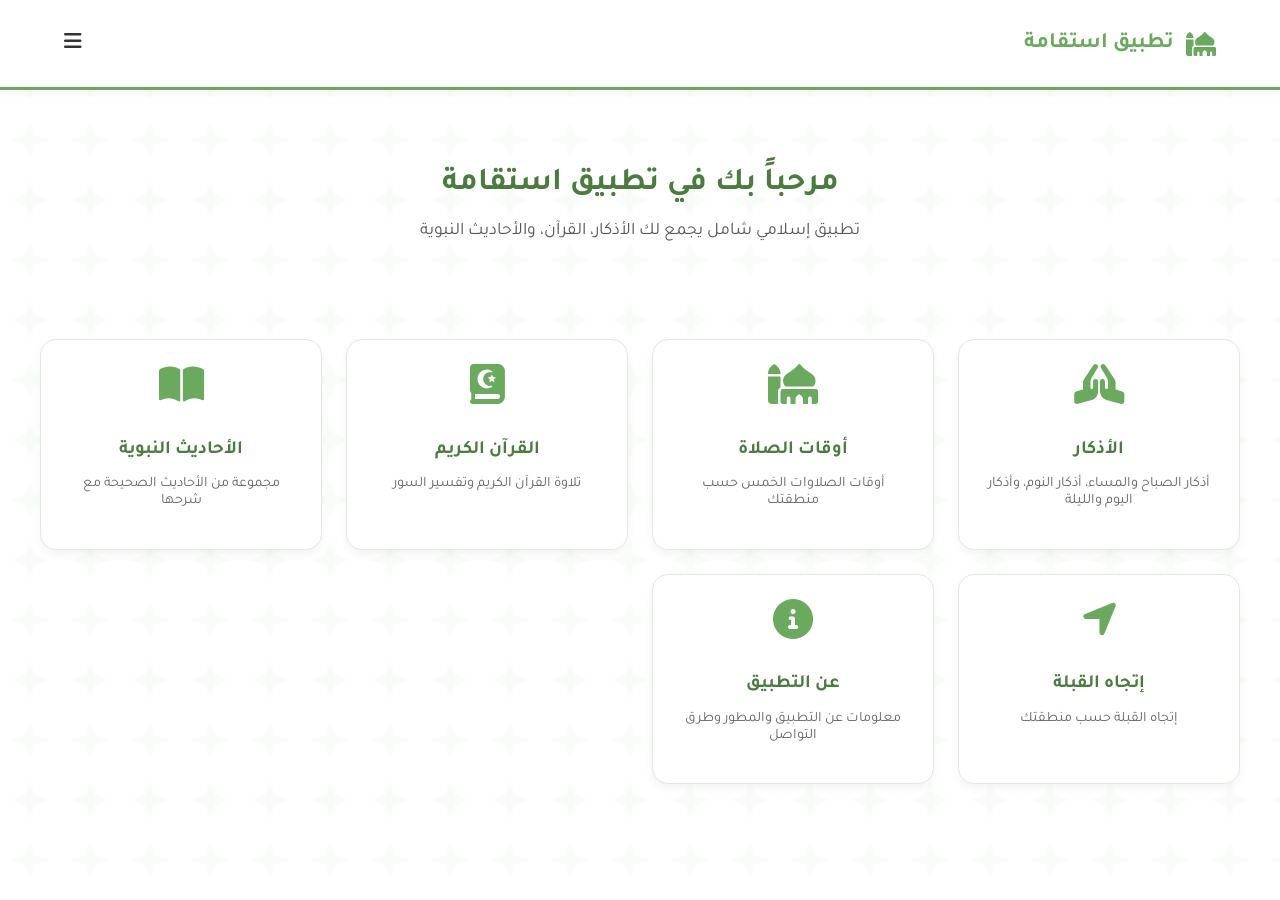
==== index.html @ 342876ba "first commit" ====
<!doctype html>
<html lang="ar" dir="rtl">
  <head>
    <meta charset="UTF-8" />
    <meta
      name="viewport"
      content="width=device-width, initial-scale=1.0, viewport-fit=cover"
    />
    <title>استقامة - تطبيق إسلامي شامل</title>

    <!-- رابط ملف Manifest التطبيق -->
    <link rel="manifest" href="manifest.json" />

    <!-- أيقونات التطبيق لأنظمة مختلفة -->
    <link rel="apple-touch-icon" href="icons/icon-192.png" />
    <meta name="apple-mobile-web-app-capable" content="yes" />
    <meta
      name="apple-mobile-web-app-status-bar-style"
      content="black-translucent"
    />
    <meta name="apple-mobile-web-app-title" content="استقامة" />

    <!-- ألوان التطبيق -->
    <meta name="theme-color" content="#6baa5e" />
    <meta name="msapplication-TileColor" content="#6baa5e" />

    <!-- Font Awesome -->
    <link
      rel="stylesheet"
      href="https://cdnjs.cloudflare.com/ajax/libs/font-awesome/6.0.0-beta3/css/all.min.css"
    />

    <style>
      @import url("https://fonts.googleapis.com/css2?family=Tajawal:wght@400;500;700&display=swap");

      :root {
        --primary-green: #6baa5e;
        --dark-green: #4a7c3f;
        --soft-bg: #f4f7f4;
        --white: #ffffff;
        --text-main: #333;
        --pattern-url: url("data:image/svg+xml,%3Csvg xmlns='http://www.w3.org/2000/svg' width='60' height='60' viewBox='0 0 60 60'%3E%3Cpath d='M30 0l5 15 15 5-15 5-5 15-5-15-15-5 15-5z' fill='%236baa5e' fill-opacity='0.03'/%3E%3C/svg%3E");
      }

      body {
        font-family: "Tajawal", sans-serif;
        background: linear-gradient(
          135deg,
          #f4f7f4 0%,
          #e8f3e6 50%,
          #f4f7f4 100%
        );
        background-image: var(--pattern-url);
        background-attachment: fixed;
        margin: 0;
        display: flex;
        flex-direction: column;
        min-height: 100vh;
        color: var(--text-main);
      }


      /* الهيدر */
      .main-header {
        background: var(--white);
        padding: 1rem 5%;
        display: flex;
        justify-content: space-between;
        align-items: center;
        box-shadow: 0 2px 10px rgba(0, 0, 0, 0.05);
        position: sticky;
        top: 0;
        z-index: 1000;
        border-bottom: 3px solid var(--primary-green);
      }

      .logo-area {
        display: flex;
        align-items: center;
        gap: 12px;
      }

      .logo-area h1 {
        font-size: 22px;
        color: var(--primary-green);
      }

      /* القائمة الجانبية */
      #overlay {
        position: fixed;
        inset: 0;
        background: rgba(0, 0, 0, 0.4);
        display: none;
        z-index: 2500;
      }

      #links-menu {
        position: fixed;
        top: 0;
        left: -100%;
        width: 280px;
        height: 100%;
        background: white;
        z-index: 3000;
        padding: 20px 15px;
        transition: 0.3s ease;
        box-shadow: -5px 0 20px rgba(0, 0, 0, 0.15);
      }

      .link-item {
        display: flex;
        align-items: center;
        gap: 12px;
        padding: 12px;
        border-bottom: 1px solid #eee;
        text-decoration: none;
        color: black;
        transition: 0.2s;
      }

      .link-item:hover {
        background: var(--light-green);
        padding-right: 18px;
      }

      .link-circle {
        width: 42px;
        height: 42px;
        border-radius: 50%;
        border: 2px solid var(--primary-green);
        display: flex;
        align-items: center;
        justify-content: center;
        color: var(--primary-green);
        background: white;
      }

      .link-item.active {
        background: var(--light-green);
        border-right: 4px solid var(--primary-green);
        color: var(--primary-green);
      }

      .fa-bars {
        font-size: 26px;
        cursor: pointer;
      }

      /* المحتوى الرئيسي */
      .hero {
        text-align: center;
        padding: 3rem 1rem;
      }

      .hero h2 {
        font-size: 2rem;
        color: var(--dark-green);
        margin-bottom: 1rem;
      }

      .hero p {
        color: #555;
        font-size: 1.1rem;
      }

      .features {
        display: grid;
        grid-template-columns: repeat(auto-fit, minmax(250px, 1fr));
        gap: 1.5rem;
        padding: 2rem;
        max-width: 1200px;
        margin: 0 auto;
      }

      .feature-card {
        background: white;
        padding: 1.5rem;
        border-radius: 1rem;
        text-align: center;
        box-shadow: 0 4px 10px rgba(0, 0, 0, 0.05);
        transition: transform 0.2s;
        cursor: pointer;
        border: 1px solid #e0ecdb;
      }

      .feature-card:hover {
        transform: translateY(-5px);
        border-color: var(--primary-green);
      }

      .feature-card i {
        font-size: 2.5rem;
        color: var(--primary-green);
        margin-bottom: 1rem;
      }

      .feature-card h3 {
        color: var(--dark-green);
        margin-bottom: 0.5rem;
      }

      .feature-card p {
        color: #666;
        font-size: 0.9rem;
      }

            /* هايلايت رابط الأذكار */
      #links-menu a[href="index.html"] {
        background: #f0f8f0;
        border-right: 4px solid var(--primary-green);
        color: var(--primary-green);
        font-weight: bold;
      }

      #links-menu a[href="index.html"] .link-circle {
        background: var(--primary-green);
        color: white;
      }


      @media (max-width: 768px) {
        .features {
          grid-template-columns: 1fr;
          padding: 1rem;
        }
        .hero h2 {
          font-size: 1.5rem;
        }
      }

      a, button, [role="button"], .clickable {
        -webkit-tap-highlight-color: transparent;
      }

      * {
        -webkit-tap-highlight-color: transparent;
        -webkit-user-select: none;
        user-select: none;
      }
    </style>
  </head>
  <body>
    <!-- خلفية القائمة -->
    <div id="overlay" onclick="closeMenu()"></div>

    <!-- القائمة الجانبية -->
    <div id="links-menu">
      <a href="index.html" class="link-item active" onclick="closeMenu()">
        <div class="link-circle"><i class="fa-solid fa-house"></i></div>
        الرئيسية
      </a>
      <a href="azkar.html" class="link-item" onclick="closeMenu()">
        <div class="link-circle"><i class="fa-solid fa-hands-praying"></i></div>
        الأذكار
      </a>
      <a href="quran.html" class="link-item" onclick="closeMenu()">
        <div class="link-circle"><i class="fa-solid fa-book"></i></div>
        القرآن
      </a>
      <a href="prayertime.html" class="link-item" onclick="closeMenu()">
        <div class="link-circle"><i class="fa-solid fa-mosque"></i></div>
        أوقات الصلاة
      </a>
      <a href="hadith.html" class="link-item active-link" onclick="closeMenu()">
        <div class="link-circle"><i class="fa-solid fa-book-open"></i></div>
        الأحاديث
      </a>
      <a href="qipla-direction.html" class="link-item" onclick="closeMenu()">
        <div class="link-circle">
          <i class="fa-solid fa-location-arrow"></i>
        </div>
        إتجاه القبلة
      </a>
      <a href="about.html" class="link-item">
        <div class="link-circle"><i class="fa-solid fa-circle-info"></i></div>
        حول التطبيق
      </a>
    </div>
    </div>

    <!-- الهيدر -->
    <header class="main-header">
      <div class="logo-area">
        <i
          class="fa-solid fa-mosque"
          style="color: var(--primary-green); font-size: 24px"
        ></i>
        <h1>تطبيق استقامة</h1>
      </div>
      <nav>
        <i
          class="fa-solid fa-bars"
          onclick="toggleMenu()"
          style="font-size: 20px; cursor: pointer"
        ></i>
      </nav>
    </header>

    <!-- المحتوى -->
    <div class="hero">
      <h2>مرحباً بك في تطبيق استقامة</h2>
      <p>تطبيق إسلامي شامل يجمع لك الأذكار، القرآن، والأحاديث النبوية</p>
    </div>

    <div class="features">
      <div class="feature-card" onclick="location.href = 'azkar.html'">
        <i class="fa-solid fa-hands-praying"></i>
        <h3>الأذكار</h3>
        <p>أذكار الصباح والمساء، أذكار النوم، وأذكار اليوم والليلة</p>
      </div>
      <div class="feature-card" onclick="location.href = 'prayertime.html'">
        <i class="fa-solid fa-mosque"></i>
        <h3>أوقات الصلاة</h3>
        <p>أوقات الصلاوات الخمس حسب منطقتك</p>
      </div>
      <div class="feature-card" onclick="location.href = 'quran.html'">
        <i class="fa-solid fa-book-quran"></i>
        <h3>القرآن الكريم</h3>
        <p>تلاوة القرآن الكريم وتفسير السور</p>
      </div>
      <div class="feature-card" onclick="location.href = 'hadith.html'">
        <i class="fa-solid fa-book-open"></i>
        <h3>الأحاديث النبوية</h3>
        <p>مجموعة من الأحاديث الصحيحة مع شرحها</p>
      </div>
      <div
        class="feature-card"
        onclick="location.href = 'qipla-direction.html'"
      >
        <i class="fa-solid fa-location-arrow"></i>
        <h3>إتجاه القبلة</h3>
        <p>إتجاه القبلة حسب منطقتك</p>
      </div>
      <div class="feature-card" onclick="location.href = 'about.html'">
        <i class="fa-solid fa-circle-info"></i>
        <h3>عن التطبيق</h3>
        <p>معلومات عن التطبيق والمطور وطرق التواصل</p>
      </div>
    </div>

    <script>
      function toggleMenu() {
        document.getElementById("links-menu").style.left = "0";
        document.getElementById("overlay").style.display = "block";
      }

      function closeMenu() {
        document.getElementById("links-menu").style.left = "-100%";
        document.getElementById("overlay").style.display = "none";
      }

      // تسجيل Service Worker
      if ("serviceWorker" in navigator) {
        navigator.serviceWorker
          .register("/sw.js")
          .then(() => console.log("Service Worker registered"))
          .catch((err) => console.log("Service Worker error:", err));
      }
    </script>
  </body>
</html>
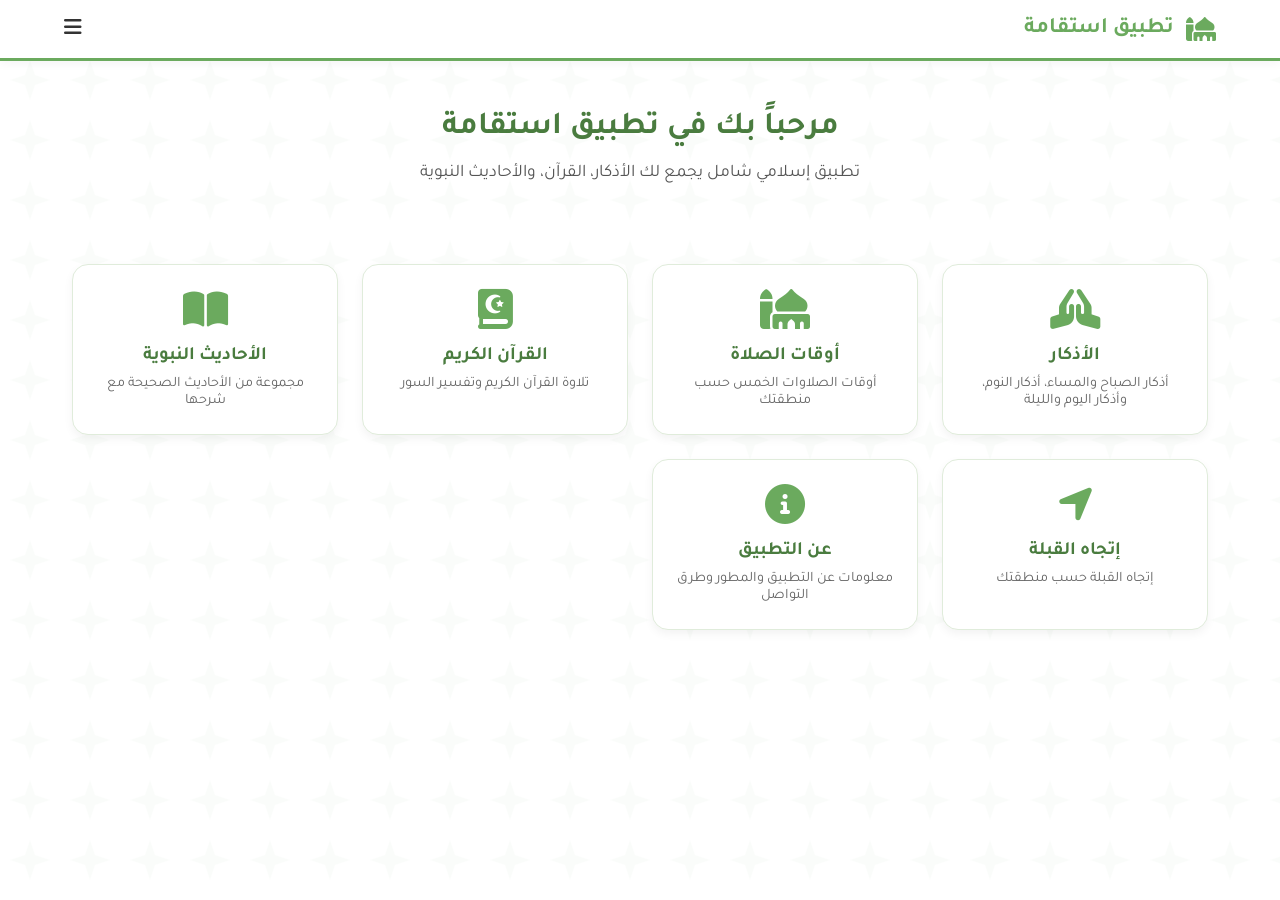
==== commit e33733d9: "first commit" ====
--- a/index.html
+++ b/index.html
@@ -40,6 +40,12 @@
         --white: #ffffff;
         --text-main: #333;
         --pattern-url: url("data:image/svg+xml,%3Csvg xmlns='http://www.w3.org/2000/svg' width='60' height='60' viewBox='0 0 60 60'%3E%3Cpath d='M30 0l5 15 15 5-15 5-5 15-5-15-15-5 15-5z' fill='%236baa5e' fill-opacity='0.03'/%3E%3C/svg%3E");
+      }
+
+      * {
+        box-sizing: border-box;
+        margin: 0;
+        padding: 0;
       }
 
       body {
@@ -52,15 +58,10 @@
         );
         background-image: var(--pattern-url);
         background-attachment: fixed;
-        margin: 0;
-        display: flex;
-        flex-direction: column;
         min-height: 100vh;
         color: var(--text-main);
       }
 
-
-      /* الهيدر */
       .main-header {
         background: var(--white);
         padding: 1rem 5%;
@@ -104,7 +105,8 @@
         z-index: 3000;
         padding: 20px 15px;
         transition: 0.3s ease;
-        box-shadow: -5px 0 20px rgba(0, 0, 0, 0.15);
+        box-shadow: 5px 0 20px rgba(0, 0, 0, 0.15);
+        border-radius: 0 28px 28px 0;
       }
 
       .link-item {
@@ -119,7 +121,7 @@
       }
 
       .link-item:hover {
-        background: var(--light-green);
+        background: #f0f7ef;
         padding-right: 18px;
       }
 
@@ -204,7 +206,7 @@
         font-size: 0.9rem;
       }
 
-            /* هايلايت رابط الأذكار */
+      /* هايلايت رابط الأذكار */
       #links-menu a[href="index.html"] {
         background: #f0f8f0;
         border-right: 4px solid var(--primary-green);
@@ -216,7 +218,6 @@
         background: var(--primary-green);
         color: white;
       }
-
 
       @media (max-width: 768px) {
         .features {
@@ -228,7 +229,10 @@
         }
       }
 
-      a, button, [role="button"], .clickable {
+      a,
+      button,
+      [role="button"],
+      .clickable {
         -webkit-tap-highlight-color: transparent;
       }
 
@@ -275,7 +279,6 @@
         <div class="link-circle"><i class="fa-solid fa-circle-info"></i></div>
         حول التطبيق
       </a>
-    </div>
     </div>
 
     <!-- الهيدر -->
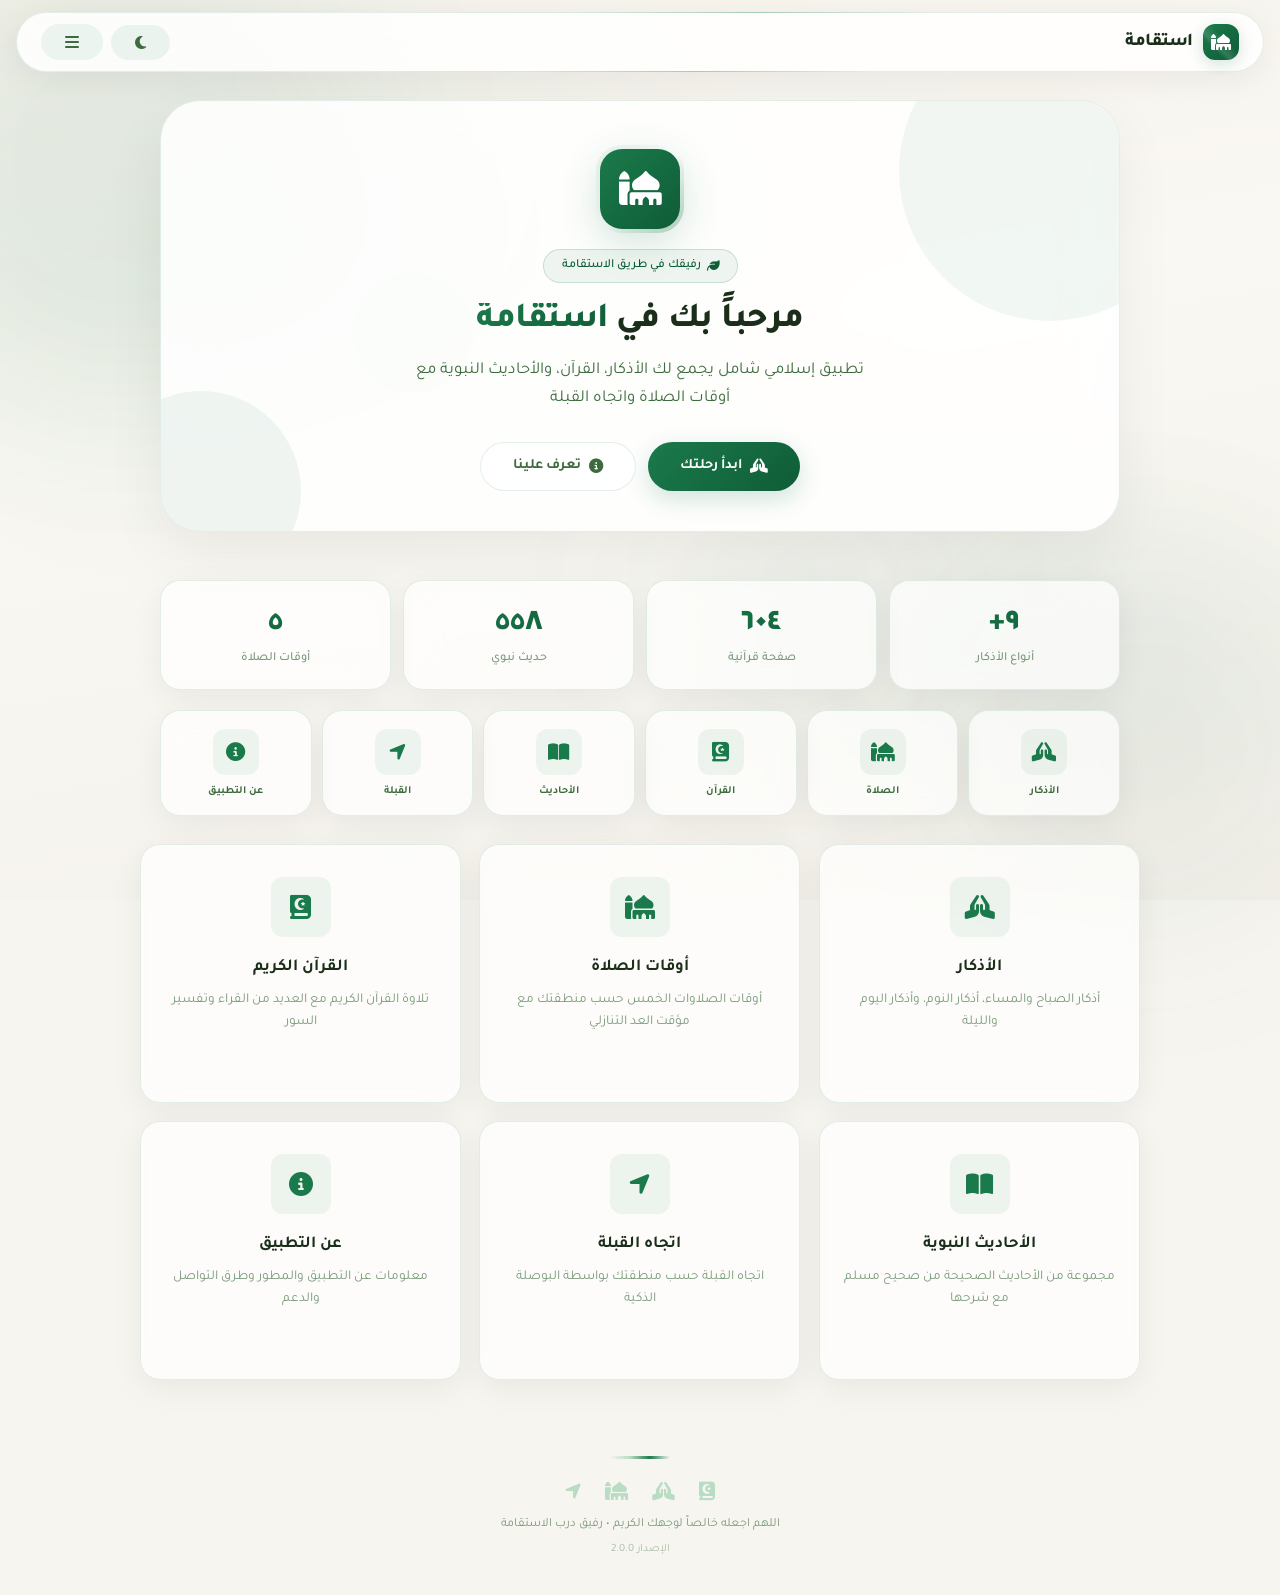
==== commit c089c66a: "v2.0.0" ====
--- a/index.html
+++ b/index.html
@@ -21,235 +21,551 @@
     <meta name="apple-mobile-web-app-title" content="استقامة" />
 
     <!-- ألوان التطبيق -->
-    <meta name="theme-color" content="#6baa5e" />
-    <meta name="msapplication-TileColor" content="#6baa5e" />
+    <meta name="theme-color" content="#1B7A4B" />
+    <meta name="msapplication-TileColor" content="#1B7A4B" />
 
     <!-- Font Awesome -->
     <link
       rel="stylesheet"
-      href="https://cdnjs.cloudflare.com/ajax/libs/font-awesome/6.0.0-beta3/css/all.min.css"
+      href="https://cdnjs.cloudflare.com/ajax/libs/font-awesome/6.4.0/css/all.min.css"
     />
 
+    <!-- التصميم الموحد -->
+    <link rel="stylesheet" href="assets/css/styles.css" />
+
     <style>
-      @import url("https://fonts.googleapis.com/css2?family=Tajawal:wght@400;500;700&display=swap");
-
-      :root {
-        --primary-green: #6baa5e;
-        --dark-green: #4a7c3f;
-        --soft-bg: #f4f7f4;
-        --white: #ffffff;
-        --text-main: #333;
-        --pattern-url: url("data:image/svg+xml,%3Csvg xmlns='http://www.w3.org/2000/svg' width='60' height='60' viewBox='0 0 60 60'%3E%3Cpath d='M30 0l5 15 15 5-15 5-5 15-5-15-15-5 15-5z' fill='%236baa5e' fill-opacity='0.03'/%3E%3C/svg%3E");
-      }
-
-      * {
-        box-sizing: border-box;
-        margin: 0;
-        padding: 0;
-      }
-
-      body {
-        font-family: "Tajawal", sans-serif;
-        background: linear-gradient(
-          135deg,
-          #f4f7f4 0%,
-          #e8f3e6 50%,
-          #f4f7f4 100%
-        );
-        background-image: var(--pattern-url);
-        background-attachment: fixed;
-        min-height: 100vh;
-        color: var(--text-main);
-      }
-
-      .main-header {
-        background: var(--white);
-        padding: 1rem 5%;
-        display: flex;
-        justify-content: space-between;
-        align-items: center;
-        box-shadow: 0 2px 10px rgba(0, 0, 0, 0.05);
-        position: sticky;
-        top: 0;
-        z-index: 1000;
-        border-bottom: 3px solid var(--primary-green);
-      }
-
-      .logo-area {
-        display: flex;
-        align-items: center;
-        gap: 12px;
-      }
-
-      .logo-area h1 {
-        font-size: 22px;
-        color: var(--primary-green);
-      }
-
-      /* القائمة الجانبية */
-      #overlay {
-        position: fixed;
+      /* ===== الصفحة الرئيسية - التصميم المتطور ===== */
+
+      /* --- Hero Section --- */
+      .hero {
+        position: relative;
+        text-align: center;
+        padding: 40px 20px 20px;
+        max-width: 1000px;
+        margin: 0 auto;
+      }
+
+      .hero-card {
+        position: relative;
+        padding: 48px 32px 40px;
+        background: var(--glass-bg-strong);
+        backdrop-filter: blur(24px) saturate(1.6);
+        -webkit-backdrop-filter: blur(24px) saturate(1.6);
+        border-radius: var(--radius-xl);
+        border: 1px solid var(--glass-border);
+        box-shadow: 0 20px 60px rgba(0, 0, 0, 0.06);
+        overflow: hidden;
+      }
+
+      .hero-card::before {
+        content: '';
+        position: absolute;
+        inset: -1px;
+        border-radius: var(--radius-xl);
+        padding: 1px;
+        background: linear-gradient(135deg, transparent 20%, var(--primary-lighter), var(--primary), transparent 60%);
+        -webkit-mask: linear-gradient(#fff 0 0) content-box, linear-gradient(#fff 0 0);
+        -webkit-mask-composite: xor;
+        mask-composite: exclude;
+        opacity: 0.5;
+        pointer-events: none;
+      }
+
+      .hero-card-bg {
+        position: absolute;
         inset: 0;
-        background: rgba(0, 0, 0, 0.4);
-        display: none;
-        z-index: 2500;
-      }
-
-      #links-menu {
-        position: fixed;
-        top: 0;
-        left: -100%;
-        width: 280px;
-        height: 100%;
-        background: white;
-        z-index: 3000;
-        padding: 20px 15px;
-        transition: 0.3s ease;
-        box-shadow: 5px 0 20px rgba(0, 0, 0, 0.15);
-        border-radius: 0 28px 28px 0;
-      }
-
-      .link-item {
-        display: flex;
-        align-items: center;
-        gap: 12px;
-        padding: 12px;
-        border-bottom: 1px solid #eee;
-        text-decoration: none;
-        color: black;
-        transition: 0.2s;
-      }
-
-      .link-item:hover {
-        background: #f0f7ef;
-        padding-right: 18px;
-      }
-
-      .link-circle {
-        width: 42px;
-        height: 42px;
+        overflow: hidden;
+        border-radius: var(--radius-xl);
+        pointer-events: none;
+      }
+
+      .hero-card-bg .shape {
+        position: absolute;
         border-radius: 50%;
-        border: 2px solid var(--primary-green);
+        opacity: 0.06;
+      }
+
+      .hero-card-bg .shape-1 {
+        width: 300px; height: 300px;
+        background: var(--primary);
+        top: -80px; right: -80px;
+        animation: shapeFloat1 12s ease-in-out infinite;
+      }
+
+      .hero-card-bg .shape-2 {
+        width: 200px; height: 200px;
+        background: var(--primary-dark);
+        bottom: -60px; left: -60px;
+        animation: shapeFloat2 15s ease-in-out infinite;
+      }
+
+      .hero-card-bg .shape-3 {
+        width: 120px; height: 120px;
+        background: var(--primary-light);
+        top: 40%; left: 20%;
+        animation: shapeFloat3 10s ease-in-out infinite;
+      }
+
+      @keyframes shapeFloat1 {
+        0%, 100% { transform: translate(0, 0) scale(1); }
+        50% { transform: translate(-20px, 20px) scale(1.1); }
+      }
+      @keyframes shapeFloat2 {
+        0%, 100% { transform: translate(0, 0) scale(1); }
+        50% { transform: translate(25px, -15px) scale(1.15); }
+      }
+      @keyframes shapeFloat3 {
+        0%, 100% { transform: translate(0, 0) scale(1); }
+        50% { transform: translate(-10px, -30px) scale(1.2); }
+      }
+
+      .hero-content {
+        position: relative;
+        z-index: 1;
+      }
+
+      .hero-icon-wrap {
+        width: 80px;
+        height: 80px;
+        margin: 0 auto 20px;
+        background: linear-gradient(135deg, var(--primary), var(--primary-dark));
+        border-radius: 22px;
         display: flex;
         align-items: center;
         justify-content: center;
-        color: var(--primary-green);
-        background: white;
-      }
-
-      .link-item.active {
-        background: var(--light-green);
-        border-right: 4px solid var(--primary-green);
-        color: var(--primary-green);
-      }
-
-      .fa-bars {
-        font-size: 26px;
+        color: white;
+        font-size: 34px;
+        box-shadow: 0 12px 40px var(--primary-glow);
+        animation: heroBounce 3s ease-in-out infinite;
+        position: relative;
+      }
+
+      .hero-icon-wrap::after {
+        content: '';
+        position: absolute;
+        inset: -4px;
+        border-radius: 26px;
+        background: linear-gradient(135deg, var(--primary-lighter), transparent, var(--primary));
+        z-index: -1;
+        opacity: 0.3;
+        animation: heroPulse 3s ease-in-out infinite;
+      }
+
+      @keyframes heroBounce {
+        0%, 100% { transform: translateY(0); }
+        50% { transform: translateY(-10px); }
+      }
+
+      @keyframes heroPulse {
+        0%, 100% { opacity: 0.3; transform: scale(1); }
+        50% { opacity: 0.6; transform: scale(1.05); }
+      }
+
+      .hero-badge {
+        display: inline-flex;
+        align-items: center;
+        gap: 6px;
+        padding: 6px 18px;
+        border-radius: var(--radius-full);
+        font-size: 0.78rem;
+        font-weight: 500;
+        color: var(--primary-dark);
+        background: var(--primary-soft);
+        border: 1px solid var(--border-medium);
+        margin-bottom: 16px;
+      }
+
+      .hero h2 {
+        font-size: 2.2rem;
+        font-weight: 800;
+        color: var(--text-primary);
+        margin-bottom: 12px;
+        letter-spacing: -0.5px;
+        line-height: 1.3;
+      }
+
+      .hero h2 .highlight {
+        background: linear-gradient(135deg, var(--primary), var(--primary-dark));
+        -webkit-background-clip: text;
+        background-clip: text;
+        color: transparent;
+      }
+
+      .hero p {
+        color: var(--text-secondary);
+        font-size: 1.05rem;
+        max-width: 480px;
+        margin: 0 auto;
+        line-height: 1.7;
+      }
+
+      .hero-actions {
+        display: flex;
+        justify-content: center;
+        gap: 12px;
+        margin-top: 28px;
+        flex-wrap: wrap;
+      }
+
+      .hero-btn {
+        padding: 12px 32px;
+        border-radius: var(--radius-full);
+        font-family: "Tajawal", sans-serif;
+        font-weight: 600;
+        font-size: 0.9rem;
         cursor: pointer;
-      }
-
-      /* المحتوى الرئيسي */
-      .hero {
+        transition: var(--transition);
+        text-decoration: none;
+        display: inline-flex;
+        align-items: center;
+        gap: 8px;
+      }
+
+      .hero-btn-primary {
+        background: linear-gradient(135deg, var(--primary), var(--primary-dark));
+        color: white;
+        border: none;
+        box-shadow: 0 8px 24px var(--primary-glow);
+      }
+
+      .hero-btn-primary:hover {
+        transform: translateY(-3px);
+        box-shadow: 0 12px 36px var(--primary-glow-strong);
+      }
+
+      .hero-btn-secondary {
+        background: var(--glass-bg);
+        backdrop-filter: blur(8px);
+        border: 1px solid var(--glass-border);
+        color: var(--text-secondary);
+      }
+
+      .hero-btn-secondary:hover {
+        background: var(--glass-bg-strong);
+        border-color: var(--primary);
+        color: var(--primary-dark);
+        transform: translateY(-3px);
+      }
+
+      /* --- Stats --- */
+      .stats-section {
+        max-width: 1000px;
+        margin: 28px auto 0;
+        padding: 0 20px;
+      }
+
+      .stats-grid {
+        display: grid;
+        grid-template-columns: repeat(4, 1fr);
+        gap: 12px;
+      }
+
+      .stat-card {
         text-align: center;
-        padding: 3rem 1rem;
-      }
-
-      .hero h2 {
+        padding: 24px 16px 20px;
+        background: var(--glass-bg);
+        backdrop-filter: blur(16px) saturate(1.4);
+        -webkit-backdrop-filter: blur(16px) saturate(1.4);
+        border-radius: var(--radius-md);
+        border: 1px solid var(--glass-border);
+        box-shadow: var(--glass-shadow);
+        transition: var(--transition);
+      }
+
+      .stat-card:hover {
+        transform: translateY(-4px);
+        box-shadow: var(--glass-shadow-hover);
+      }
+
+      .stat-number {
         font-size: 2rem;
-        color: var(--dark-green);
-        margin-bottom: 1rem;
-      }
-
-      .hero p {
-        color: #555;
-        font-size: 1.1rem;
-      }
-
+        font-weight: 800;
+        background: linear-gradient(135deg, var(--primary), var(--primary-dark));
+        -webkit-background-clip: text;
+        background-clip: text;
+        color: transparent;
+        line-height: 1.2;
+      }
+
+      .stat-label {
+        font-size: 0.78rem;
+        color: var(--text-muted);
+        margin-top: 6px;
+        font-weight: 500;
+      }
+
+      /* --- Quick Access --- */
+      .quick-access {
+        max-width: 1000px;
+        margin: 20px auto 0;
+        padding: 0 20px;
+        display: grid;
+        grid-template-columns: repeat(6, 1fr);
+        gap: 10px;
+      }
+
+      .quick-btn {
+        display: flex;
+        flex-direction: column;
+        align-items: center;
+        gap: 8px;
+        padding: 18px 8px 14px;
+        background: var(--glass-bg);
+        backdrop-filter: blur(12px) saturate(1.3);
+        -webkit-backdrop-filter: blur(12px) saturate(1.3);
+        border: 1px solid var(--glass-border);
+        border-radius: var(--radius-md);
+        cursor: pointer;
+        transition: var(--transition);
+        text-decoration: none;
+        color: var(--text-secondary);
+        box-shadow: var(--glass-shadow);
+        transform-style: preserve-3d;
+      }
+
+      .quick-btn:hover {
+        transform: translateY(-6px);
+        border-color: var(--primary);
+        box-shadow: 0 16px 40px rgba(27, 122, 75, 0.12);
+        color: var(--primary-dark);
+      }
+
+      .quick-btn:active {
+        transform: scale(0.95);
+      }
+
+      .quick-btn .qb-icon {
+        width: 46px;
+        height: 46px;
+        border-radius: var(--radius-sm);
+        display: flex;
+        align-items: center;
+        justify-content: center;
+        font-size: 1.2rem;
+        color: var(--primary);
+        background: var(--primary-soft);
+        transition: var(--transition);
+      }
+
+      .quick-btn:hover .qb-icon {
+        background: linear-gradient(135deg, var(--primary), var(--primary-dark));
+        color: white;
+        transform: scale(1.1);
+        box-shadow: 0 8px 24px var(--primary-glow);
+      }
+
+      .quick-btn span {
+        font-size: 0.68rem;
+        font-weight: 600;
+      }
+
+      /* --- Feature Cards --- */
       .features {
         display: grid;
-        grid-template-columns: repeat(auto-fit, minmax(250px, 1fr));
-        gap: 1.5rem;
-        padding: 2rem;
-        max-width: 1200px;
+        grid-template-columns: repeat(auto-fit, minmax(280px, 1fr));
+        gap: 18px;
+        padding: 28px 20px 0;
+        max-width: 1040px;
         margin: 0 auto;
       }
 
       .feature-card {
-        background: white;
-        padding: 1.5rem;
-        border-radius: 1rem;
+        position: relative;
+        padding: 32px 24px 28px;
+        background: var(--glass-bg);
+        backdrop-filter: blur(16px) saturate(1.3);
+        -webkit-backdrop-filter: blur(16px) saturate(1.3);
+        border-radius: var(--radius-md);
+        border: 1px solid var(--glass-border);
         text-align: center;
-        box-shadow: 0 4px 10px rgba(0, 0, 0, 0.05);
-        transition: transform 0.2s;
         cursor: pointer;
-        border: 1px solid #e0ecdb;
+        transition: var(--transition);
+        box-shadow: var(--glass-shadow);
+        transform-style: preserve-3d;
+        overflow: hidden;
+      }
+
+      .feature-card::before {
+        content: '';
+        position: absolute;
+        top: 0;
+        left: 0;
+        right: 0;
+        height: 3px;
+        background: linear-gradient(90deg, transparent, var(--primary), var(--primary-light), var(--primary), transparent);
+        opacity: 0;
+        transition: opacity 0.4s ease;
+      }
+
+      .feature-card:hover::before {
+        opacity: 1;
       }
 
       .feature-card:hover {
-        transform: translateY(-5px);
-        border-color: var(--primary-green);
+        transform: translateY(-6px);
+        border-color: var(--border-medium);
+        box-shadow: 0 20px 48px rgba(27, 122, 75, 0.1);
+      }
+
+      .feature-card .icon-wrap {
+        width: 60px;
+        height: 60px;
+        margin: 0 auto 18px;
+        border-radius: var(--radius-sm);
+        display: flex;
+        align-items: center;
+        justify-content: center;
+        background: var(--primary-soft);
+        transition: var(--transition);
+      }
+
+      .feature-card:hover .icon-wrap {
+        background: linear-gradient(135deg, var(--primary), var(--primary-dark));
+        transform: scale(1.1) translateZ(20px);
+        box-shadow: 0 8px 24px var(--primary-glow);
       }
 
       .feature-card i {
-        font-size: 2.5rem;
-        color: var(--primary-green);
-        margin-bottom: 1rem;
+        font-size: 24px;
+        color: var(--primary);
+        transition: var(--transition);
+      }
+
+      .feature-card:hover i {
+        color: white;
       }
 
       .feature-card h3 {
-        color: var(--dark-green);
-        margin-bottom: 0.5rem;
+        color: var(--text-primary);
+        margin-bottom: 8px;
+        font-size: 1.05rem;
+        font-weight: 700;
       }
 
       .feature-card p {
-        color: #666;
-        font-size: 0.9rem;
-      }
-
-      /* هايلايت رابط الأذكار */
+        color: var(--text-muted);
+        font-size: 0.85rem;
+        line-height: 1.6;
+      }
+
+      .feature-card .card-link {
+        display: inline-flex;
+        align-items: center;
+        gap: 6px;
+        margin-top: 16px;
+        font-size: 0.78rem;
+        color: var(--primary);
+        font-weight: 600;
+        opacity: 0;
+        transform: translateX(-10px);
+        transition: var(--transition);
+      }
+
+      .feature-card:hover .card-link {
+        opacity: 1;
+        transform: translateX(0);
+      }
+
+      /* --- Footer --- */
+      .home-footer {
+        max-width: 1000px;
+        margin: 48px auto 0;
+        padding: 28px 20px 36px;
+        text-align: center;
+      }
+
+      .home-footer .divider {
+        width: 60px;
+        height: 3px;
+        margin: 0 auto 24px;
+        background: linear-gradient(90deg, transparent, var(--primary-lighter), var(--primary), transparent);
+        border-radius: 10px;
+      }
+
+      .home-footer p {
+        color: var(--text-muted);
+        font-size: 0.78rem;
+      }
+
+      .home-footer .footer-icons {
+        display: flex;
+        justify-content: center;
+        gap: 24px;
+        margin-bottom: 14px;
+      }
+
+      .home-footer .footer-icons i {
+        font-size: 1.15rem;
+        color: var(--primary-lighter);
+        transition: var(--transition);
+        cursor: default;
+      }
+
+      .home-footer .footer-icons i:hover {
+        color: var(--primary);
+        transform: translateY(-2px);
+      }
+
+      /* --- Active Link --- */
       #links-menu a[href="index.html"] {
-        background: #f0f8f0;
-        border-right: 4px solid var(--primary-green);
-        color: var(--primary-green);
-        font-weight: bold;
-      }
-
+        background: var(--primary-soft);
+        border-right: 3px solid var(--primary);
+        color: var(--primary-dark);
+        font-weight: 700;
+      }
       #links-menu a[href="index.html"] .link-circle {
-        background: var(--primary-green);
+        background: var(--primary);
         color: white;
-      }
-
+        border-color: var(--primary);
+      }
+
+      /* --- Responsive --- */
       @media (max-width: 768px) {
-        .features {
-          grid-template-columns: 1fr;
-          padding: 1rem;
-        }
-        .hero h2 {
-          font-size: 1.5rem;
-        }
-      }
-
-      a,
-      button,
-      [role="button"],
-      .clickable {
-        -webkit-tap-highlight-color: transparent;
-      }
-
-      * {
-        -webkit-tap-highlight-color: transparent;
-        -webkit-user-select: none;
-        user-select: none;
+        .hero { padding: 24px 12px 12px; }
+        .hero-card { padding: 36px 20px 32px; border-radius: var(--radius-lg); }
+        .hero h2 { font-size: 1.6rem; }
+        .hero p { font-size: 0.92rem; }
+        .hero-icon-wrap { width: 64px; height: 64px; font-size: 26px; border-radius: 18px; }
+        .hero-btn { padding: 10px 24px; font-size: 0.82rem; }
+        .stats-grid { grid-template-columns: repeat(2, 1fr); gap: 10px; }
+        .stat-card { padding: 18px 12px 16px; }
+        .stat-number { font-size: 1.6rem; }
+        .quick-access { grid-template-columns: repeat(3, 1fr); gap: 8px; }
+        .quick-btn { padding: 14px 6px 12px; }
+        .quick-btn .qb-icon { width: 40px; height: 40px; font-size: 1rem; }
+        .features { grid-template-columns: 1fr; padding: 20px 14px 0; gap: 14px; }
+        .feature-card { padding: 24px 18px 22px; }
+      }
+
+      @media (max-width: 480px) {
+        .hero-card { padding: 28px 16px 24px; }
+        .hero h2 { font-size: 1.4rem; }
+        .quick-access { grid-template-columns: repeat(3, 1fr); }
+        .quick-btn .qb-icon { width: 34px; height: 34px; font-size: 0.9rem; }
+        .quick-btn span { font-size: 0.6rem; }
+        .stat-number { font-size: 1.4rem; }
       }
     </style>
   </head>
   <body>
+    <!-- Floating Orbs (background decoration) -->
+    <div class="orb orb-1"></div>
+    <div class="orb orb-2"></div>
+    <div class="orb orb-3"></div>
+
     <!-- خلفية القائمة -->
     <div id="overlay" onclick="closeMenu()"></div>
 
     <!-- القائمة الجانبية -->
     <div id="links-menu">
-      <a href="index.html" class="link-item active" onclick="closeMenu()">
+      <div class="menu-header-area">
+        <div class="menu-logo"><i class="fa-solid fa-mosque"></i></div>
+        <span class="menu-title">استقامة</span>
+        <button class="menu-close-btn" onclick="closeMenu()">
+          <i class="fa-solid fa-xmark"></i>
+        </button>
+      </div>
+      <a href="index.html" class="link-item" onclick="closeMenu()">
         <div class="link-circle"><i class="fa-solid fa-house"></i></div>
         الرئيسية
       </a>
@@ -258,24 +574,22 @@
         الأذكار
       </a>
       <a href="quran.html" class="link-item" onclick="closeMenu()">
-        <div class="link-circle"><i class="fa-solid fa-book"></i></div>
+        <div class="link-circle"><i class="fa-solid fa-book-quran"></i></div>
         القرآن
       </a>
       <a href="prayertime.html" class="link-item" onclick="closeMenu()">
         <div class="link-circle"><i class="fa-solid fa-mosque"></i></div>
         أوقات الصلاة
       </a>
-      <a href="hadith.html" class="link-item active-link" onclick="closeMenu()">
+      <a href="hadith.html" class="link-item" onclick="closeMenu()">
         <div class="link-circle"><i class="fa-solid fa-book-open"></i></div>
         الأحاديث
       </a>
       <a href="qipla-direction.html" class="link-item" onclick="closeMenu()">
-        <div class="link-circle">
-          <i class="fa-solid fa-location-arrow"></i>
-        </div>
-        إتجاه القبلة
-      </a>
-      <a href="about.html" class="link-item">
+        <div class="link-circle"><i class="fa-solid fa-location-arrow"></i></div>
+        اتجاه القبلة
+      </a>
+      <a href="about.html" class="link-item" onclick="closeMenu()">
         <div class="link-circle"><i class="fa-solid fa-circle-info"></i></div>
         حول التطبيق
       </a>
@@ -284,80 +598,233 @@
     <!-- الهيدر -->
     <header class="main-header">
       <div class="logo-area">
-        <i
-          class="fa-solid fa-mosque"
-          style="color: var(--primary-green); font-size: 24px"
-        ></i>
-        <h1>تطبيق استقامة</h1>
-      </div>
-      <nav>
-        <i
-          class="fa-solid fa-bars"
-          onclick="toggleMenu()"
-          style="font-size: 20px; cursor: pointer"
-        ></i>
-      </nav>
+        <div class="logo-icon-wrapper">
+          <i class="fa-solid fa-mosque"></i>
+        </div>
+        <h1>استقامة</h1>
+      </div>
+      <div class="header-actions">
+        <button class="theme-toggle" id="themeToggle" onclick="toggleTheme()" title="الوضع الليلي / النهاري">
+          <i class="fa-solid fa-moon"></i>
+        </button>
+        <button class="header-btn" onclick="toggleMenu()">
+          <i class="fa-solid fa-bars"></i>
+        </button>
+      </div>
     </header>
 
-    <!-- المحتوى -->
+    <!-- المحتوى الرئيسي -->
     <div class="hero">
-      <h2>مرحباً بك في تطبيق استقامة</h2>
-      <p>تطبيق إسلامي شامل يجمع لك الأذكار، القرآن، والأحاديث النبوية</p>
+      <div class="hero-card">
+        <div class="hero-card-bg">
+          <div class="shape shape-1"></div>
+          <div class="shape shape-2"></div>
+          <div class="shape shape-3"></div>
+        </div>
+        <div class="hero-content">
+          <div class="hero-icon-wrap">
+            <i class="fa-solid fa-mosque"></i>
+          </div>
+          <div class="hero-badge">
+            <i class="fa-solid fa-leaf"></i>
+            رفيقك في طريق الاستقامة
+          </div>
+          <h2>مرحباً بك في <span class="highlight">استقامة</span></h2>
+          <p>تطبيق إسلامي شامل يجمع لك الأذكار، القرآن، والأحاديث النبوية مع أوقات الصلاة واتجاه القبلة</p>
+          <div class="hero-actions">
+            <a href="azkar.html" class="hero-btn hero-btn-primary">
+              <i class="fa-solid fa-hands-praying"></i>
+              ابدأ رحلتك
+            </a>
+            <a href="about.html" class="hero-btn hero-btn-secondary">
+              <i class="fa-solid fa-circle-info"></i>
+              تعرف علينا
+            </a>
+          </div>
+        </div>
+      </div>
     </div>
 
+    <!-- الإحصائيات -->
+    <div class="stats-section">
+      <div class="stats-grid">
+        <div class="stat-card ">
+          <div class="stat-number">٩+</div>
+          <div class="stat-label">أنواع الأذكار</div>
+        </div>
+        <div class="stat-card ">
+          <div class="stat-number">٦٠٤</div>
+          <div class="stat-label">صفحة قرآنية</div>
+        </div>
+        <div class="stat-card ">
+          <div class="stat-number">٥٥٨</div>
+          <div class="stat-label">حديث نبوي</div>
+        </div>
+        <div class="stat-card ">
+          <div class="stat-number">٥</div>
+          <div class="stat-label">أوقات الصلاة</div>
+        </div>
+      </div>
+    </div>
+
+    <!-- الوصول السريع -->
+    <div class="quick-access">
+      <a class="quick-btn " href="azkar.html">
+        <div class="qb-icon"><i class="fa-solid fa-hands-praying"></i></div>
+        <span>الأذكار</span>
+      </a>
+      <a class="quick-btn " href="prayertime.html">
+        <div class="qb-icon"><i class="fa-solid fa-mosque"></i></div>
+        <span>الصلاة</span>
+      </a>
+      <a class="quick-btn " href="quran.html">
+        <div class="qb-icon"><i class="fa-solid fa-book-quran"></i></div>
+        <span>القرآن</span>
+      </a>
+      <a class="quick-btn " href="hadith.html">
+        <div class="qb-icon"><i class="fa-solid fa-book-open"></i></div>
+        <span>الأحاديث</span>
+      </a>
+      <a class="quick-btn " href="qipla-direction.html">
+        <div class="qb-icon"><i class="fa-solid fa-location-arrow"></i></div>
+        <span>القبلة</span>
+      </a>
+      <a class="quick-btn " href="about.html">
+        <div class="qb-icon"><i class="fa-solid fa-circle-info"></i></div>
+        <span>عن التطبيق</span>
+      </a>
+    </div>
+
+    <!-- بطاقات المميزات -->
     <div class="features">
-      <div class="feature-card" onclick="location.href = 'azkar.html'">
-        <i class="fa-solid fa-hands-praying"></i>
+      <div class="feature-card tilt-card" onclick="location.href = 'azkar.html'">
+        <div class="icon-wrap"><i class="fa-solid fa-hands-praying"></i></div>
         <h3>الأذكار</h3>
         <p>أذكار الصباح والمساء، أذكار النوم، وأذكار اليوم والليلة</p>
-      </div>
-      <div class="feature-card" onclick="location.href = 'prayertime.html'">
+        <div class="card-link">تصفح الأذكار <i class="fa-solid fa-arrow-left"></i></div>
+      </div>
+      <div class="feature-card tilt-card" onclick="location.href = 'prayertime.html'">
+        <div class="icon-wrap"><i class="fa-solid fa-mosque"></i></div>
+        <h3>أوقات الصلاة</h3>
+        <p>أوقات الصلاوات الخمس حسب منطقتك مع مؤقت العد التنازلي</p>
+        <div class="card-link">عرض الأوقات <i class="fa-solid fa-arrow-left"></i></div>
+      </div>
+      <div class="feature-card tilt-card" onclick="location.href = 'quran.html'">
+        <div class="icon-wrap"><i class="fa-solid fa-book-quran"></i></div>
+        <h3>القرآن الكريم</h3>
+        <p>تلاوة القرآن الكريم مع العديد من القراء وتفسير السور</p>
+        <div class="card-link">ابدأ القراءة <i class="fa-solid fa-arrow-left"></i></div>
+      </div>
+      <div class="feature-card tilt-card" onclick="location.href = 'hadith.html'">
+        <div class="icon-wrap"><i class="fa-solid fa-book-open"></i></div>
+        <h3>الأحاديث النبوية</h3>
+        <p>مجموعة من الأحاديث الصحيحة من صحيح مسلم مع شرحها</p>
+        <div class="card-link">استعرض الأحاديث <i class="fa-solid fa-arrow-left"></i></div>
+      </div>
+      <div class="feature-card tilt-card" onclick="location.href = 'qipla-direction.html'">
+        <div class="icon-wrap"><i class="fa-solid fa-location-arrow"></i></div>
+        <h3>اتجاه القبلة</h3>
+        <p>اتجاه القبلة حسب منطقتك بواسطة البوصلة الذكية</p>
+        <div class="card-link">حدد الاتجاه <i class="fa-solid fa-arrow-left"></i></div>
+      </div>
+      <div class="feature-card tilt-card" onclick="location.href = 'about.html'">
+        <div class="icon-wrap"><i class="fa-solid fa-circle-info"></i></div>
+        <h3>عن التطبيق</h3>
+        <p>معلومات عن التطبيق والمطور وطرق التواصل والدعم</p>
+        <div class="card-link">عرض المعلومات <i class="fa-solid fa-arrow-left"></i></div>
+      </div>
+    </div>
+
+    <!-- التذييل -->
+    <div class="home-footer">
+      <div class="divider"></div>
+      <div class="footer-icons">
+        <i class="fa-solid fa-book-quran"></i>
+        <i class="fa-solid fa-hands-praying"></i>
         <i class="fa-solid fa-mosque"></i>
-        <h3>أوقات الصلاة</h3>
-        <p>أوقات الصلاوات الخمس حسب منطقتك</p>
-      </div>
-      <div class="feature-card" onclick="location.href = 'quran.html'">
-        <i class="fa-solid fa-book-quran"></i>
-        <h3>القرآن الكريم</h3>
-        <p>تلاوة القرآن الكريم وتفسير السور</p>
-      </div>
-      <div class="feature-card" onclick="location.href = 'hadith.html'">
-        <i class="fa-solid fa-book-open"></i>
-        <h3>الأحاديث النبوية</h3>
-        <p>مجموعة من الأحاديث الصحيحة مع شرحها</p>
-      </div>
-      <div
-        class="feature-card"
-        onclick="location.href = 'qipla-direction.html'"
-      >
         <i class="fa-solid fa-location-arrow"></i>
-        <h3>إتجاه القبلة</h3>
-        <p>إتجاه القبلة حسب منطقتك</p>
-      </div>
-      <div class="feature-card" onclick="location.href = 'about.html'">
-        <i class="fa-solid fa-circle-info"></i>
-        <h3>عن التطبيق</h3>
-        <p>معلومات عن التطبيق والمطور وطرق التواصل</p>
-      </div>
+      </div>
+      <p>اللهم اجعله خالصاً لوجهك الكريم • رفيق درب الاستقامة</p>
+      <p style="margin-top: 6px; font-size: 0.7rem; opacity: 0.6;">الإصدار 2.0.0</p>
     </div>
 
     <script>
+      // ===== Dark Mode Toggle =====
+      (function() {
+        var saved = localStorage.getItem("istiqamah-theme");
+        if (saved === "dark" || (!saved && window.matchMedia("(prefers-color-scheme: dark)").matches)) {
+          document.documentElement.setAttribute("data-theme", "dark");
+        }
+      })();
+
+      function toggleTheme() {
+        var html = document.documentElement;
+        var btn = document.getElementById("themeToggle");
+        var isDark = html.getAttribute("data-theme") === "dark";
+        if (isDark) {
+          html.removeAttribute("data-theme");
+          localStorage.setItem("istiqamah-theme", "light");
+          if (btn) btn.innerHTML = '<i class="fa-solid fa-moon"></i>';
+        } else {
+          html.setAttribute("data-theme", "dark");
+          localStorage.setItem("istiqamah-theme", "dark");
+          if (btn) btn.innerHTML = '<i class="fa-solid fa-sun"></i>';
+        }
+      }
+
+      // Sync toggle icon on load
+      (function() {
+        var btn = document.getElementById("themeToggle");
+        if (btn) {
+          var isDark = document.documentElement.getAttribute("data-theme") === "dark";
+          btn.innerHTML = isDark ? '<i class="fa-solid fa-sun"></i>' : '<i class="fa-solid fa-moon"></i>';
+        }
+      })();
+
       function toggleMenu() {
-        document.getElementById("links-menu").style.left = "0";
-        document.getElementById("overlay").style.display = "block";
+        var menu = document.getElementById("links-menu");
+        var overlay = document.getElementById("overlay");
+        menu.style.left = "0";
+        overlay.style.display = "block";
+        setTimeout(function() { overlay.classList.add("show"); }, 10);
       }
 
       function closeMenu() {
-        document.getElementById("links-menu").style.left = "-100%";
-        document.getElementById("overlay").style.display = "none";
-      }
+        var menu = document.getElementById("links-menu");
+        var overlay = document.getElementById("overlay");
+        menu.style.left = "-100%";
+        overlay.classList.remove("show");
+        setTimeout(function() { overlay.style.display = "none"; }, 300);
+      }
+
+      // ===== 3D Card Tilt =====
+      (function() {
+        var cards = document.querySelectorAll(".tilt-card");
+        if (cards.length === 0) return;
+        cards.forEach(function(card) {
+          card.addEventListener("mousemove", function(e) {
+            var rect = card.getBoundingClientRect();
+            var x = e.clientX - rect.left;
+            var y = e.clientY - rect.top;
+            var centerX = rect.width / 2;
+            var centerY = rect.height / 2;
+            var rotateX = (y - centerY) / centerY * -5;
+            var rotateY = (x - centerX) / centerX * 5;
+            card.style.transform =
+              "perspective(800px) rotateX(" + rotateX + "deg) rotateY(" + rotateY + "deg) translateY(-4px)";
+          });
+          card.addEventListener("mouseleave", function() {
+            card.style.transform = "";
+          });
+        });
+      })();
 
       // تسجيل Service Worker
       if ("serviceWorker" in navigator) {
         navigator.serviceWorker
-          .register("/sw.js")
-          .then(() => console.log("Service Worker registered"))
-          .catch((err) => console.log("Service Worker error:", err));
+          .register("sw.js")
+          .then(function() { console.log("Service Worker registered"); })
+          .catch(function(err) { console.log("Service Worker error:", err); });
       }
     </script>
   </body>
--- a/assets/css/styles.css
+++ b/assets/css/styles.css
@@ -0,0 +1,692 @@
+@import url("https://fonts.googleapis.com/css2?family=Tajawal:wght@400;500;700;800&family=Amiri:wght@400;700&display=swap");
+
+:root {
+  --primary: #1B7A4B;
+  --primary-dark: #0F5C37;
+  --primary-light: #D4EDDA;
+  --primary-lighter: #b8dcc4;
+  --primary-glow: rgba(27, 122, 75, 0.2);
+  --primary-glow-strong: rgba(27, 122, 75, 0.35);
+
+  --primary-green: var(--primary);
+  --dark-green: var(--primary-dark);
+  --white: #ffffff;
+  --primary-soft: rgba(27, 122, 75, 0.07);
+  --border-medium: rgba(27, 122, 75, 0.18);
+
+  --bg-body: #F7F5F0;
+  --bg-card: rgba(255, 255, 255, 0.82);
+  --bg-card-hover: rgba(255, 255, 255, 0.94);
+  --glass-bg: rgba(255, 255, 255, 0.72);
+  --glass-bg-strong: rgba(255, 255, 255, 0.88);
+  --glass-border: rgba(27, 122, 75, 0.12);
+  --glass-shadow: 0 8px 32px rgba(0, 0, 0, 0.06);
+  --glass-shadow-hover: 0 16px 48px rgba(27, 122, 75, 0.08);
+  --overlay-bg: rgba(0, 0, 0, 0.2);
+
+  --text-primary: #1A2E1A;
+  --text-secondary: #3D6B3D;
+  --text-muted: #7A9A7A;
+
+  --radius-sm: 12px;
+  --radius-md: 20px;
+  --radius-lg: 28px;
+  --radius-xl: 40px;
+  --radius-full: 1000px;
+  --header-height: 72px;
+
+  --transition: 0.3s cubic-bezier(0.22, 1, 0.36, 1);
+  --transition-slow: 0.5s cubic-bezier(0.22, 1, 0.36, 1);
+
+  --bg-gradient: radial-gradient(ellipse 80% 60% at 20% 30%, rgba(27, 122, 75, 0.07) 0%, transparent 60%),
+                radial-gradient(ellipse 60% 50% at 80% 70%, rgba(15, 92, 55, 0.05) 0%, transparent 50%),
+                linear-gradient(170deg, #f5f2eb 0%, #faf8f3 40%, #f7f5f0 70%, #f3f0e9 100%);
+}
+
+[data-theme="dark"] {
+  --bg-body: #0B1A10;
+  --bg-card: rgba(18, 40, 25, 0.6);
+  --bg-card-hover: rgba(22, 50, 30, 0.7);
+  --glass-bg: rgba(12, 30, 18, 0.55);
+  --glass-bg-strong: rgba(16, 40, 24, 0.72);
+  --glass-border: rgba(27, 122, 75, 0.12);
+  --glass-shadow: 0 8px 32px rgba(0, 0, 0, 0.3);
+  --glass-shadow-hover: 0 16px 48px rgba(0, 0, 0, 0.4);
+  --overlay-bg: rgba(0, 0, 0, 0.55);
+  --text-primary: #E8F0E8;
+  --text-secondary: #8AB894;
+  --text-muted: #5A7A5A;
+  --primary-glow: rgba(27, 122, 75, 0.2);
+  --primary-glow-strong: rgba(27, 122, 75, 0.35);
+  --primary-lighter: #2D8A5E;
+  --text-main: #E8F0E8;
+  --primary-soft: rgba(27, 122, 75, 0.12);
+  --border-medium: rgba(27, 122, 75, 0.25);
+
+  --bg-gradient: radial-gradient(ellipse 80% 60% at 20% 30%, rgba(27, 122, 75, 0.06) 0%, transparent 60%),
+                radial-gradient(ellipse 60% 50% at 80% 70%, rgba(15, 92, 55, 0.08) 0%, transparent 50%),
+                linear-gradient(170deg, #0D1F12 0%, #0B1A10 50%, #0F2215 100%);
+}
+
+*,
+*::before,
+*::after {
+  margin: 0;
+  padding: 0;
+  box-sizing: border-box;
+  -webkit-tap-highlight-color: transparent;
+}
+
+html {
+  scroll-behavior: smooth;
+}
+
+body {
+  font-family: "Tajawal", sans-serif;
+  min-height: 100vh;
+  color: var(--text-primary);
+  line-height: 1.6;
+  overflow-x: hidden;
+  background: var(--bg-body);
+  transition: background 0.4s ease, color 0.4s ease;
+}
+
+body::before {
+  content: '';
+  position: fixed;
+  inset: 0;
+  z-index: -2;
+  background: var(--bg-gradient);
+  animation: bgShift 25s ease-in-out infinite alternate;
+  transition: background 0.6s ease;
+}
+
+@keyframes bgShift {
+  0% { transform: scale(1) rotate(0deg); }
+  50% { transform: scale(1.03) rotate(0.5deg); }
+  100% { transform: scale(1) rotate(-0.5deg); }
+}
+
+.orb {
+  position: fixed;
+  border-radius: 50%;
+  filter: blur(80px);
+  pointer-events: none;
+  z-index: -1;
+  animation: orbFloat 25s ease-in-out infinite;
+  transition: background 0.6s ease;
+}
+
+.orb-1 {
+  width: 500px; height: 500px;
+  background: rgba(27, 122, 75, 0.05);
+  top: -10%; left: -10%;
+  animation-delay: 0s;
+}
+
+[data-theme="dark"] .orb-1 {
+  background: rgba(27, 122, 75, 0.04);
+}
+
+.orb-2 {
+  width: 400px; height: 400px;
+  background: rgba(15, 92, 55, 0.04);
+  bottom: -5%; right: -5%;
+  animation-delay: -8s;
+}
+
+[data-theme="dark"] .orb-2 {
+  background: rgba(15, 92, 55, 0.06);
+}
+
+.orb-3 {
+  width: 300px; height: 300px;
+  background: rgba(45, 138, 94, 0.03);
+  top: 50%; left: 50%;
+  animation-delay: -16s;
+}
+
+[data-theme="dark"] .orb-3 {
+  background: rgba(27, 122, 75, 0.05);
+}
+
+@keyframes orbFloat {
+  0%, 100% { transform: translate(0, 0) scale(1); }
+  25% { transform: translate(60px, -40px) scale(1.1); }
+  50% { transform: translate(-30px, 60px) scale(0.9); }
+  75% { transform: translate(40px, 20px) scale(1.05); }
+}
+
+::-webkit-scrollbar { width: 6px; }
+::-webkit-scrollbar-track { background: transparent; }
+::-webkit-scrollbar-thumb { background: var(--primary-lighter); border-radius: 10px; }
+::-webkit-scrollbar-thumb:hover { background: var(--primary); }
+
+.glass {
+  background: var(--glass-bg);
+  backdrop-filter: blur(20px) saturate(1.4);
+  -webkit-backdrop-filter: blur(20px) saturate(1.4);
+  border: 1px solid var(--glass-border);
+  box-shadow: var(--glass-shadow);
+}
+
+.glass-strong {
+  background: var(--glass-bg-strong);
+  backdrop-filter: blur(24px) saturate(1.5);
+  -webkit-backdrop-filter: blur(24px) saturate(1.5);
+  border: 1px solid var(--glass-border);
+  box-shadow: var(--glass-shadow);
+}
+
+.theme-toggle {
+  padding: 10px 24px;
+  border-radius: 40px;
+  border: none;
+  background: rgba(27, 122, 75, 0.08);
+  color: var(--text-secondary);
+  font-size: 15px;
+  cursor: pointer;
+  display: flex;
+  align-items: center;
+  justify-content: center;
+  transition: var(--transition);
+  flex-shrink: 0;
+  gap: 6px;
+}
+
+.theme-toggle:hover {
+  background: var(--primary);
+  color: white;
+  transform: rotate(15deg) scale(1.05);
+}
+
+.theme-toggle:active {
+  transform: scale(0.9);
+}
+
+.main-header {
+  position: sticky;
+  top: 12px;
+  z-index: 1000;
+  margin: 0 16px;
+  padding: 0 24px;
+  height: 60px;
+  display: flex;
+  justify-content: space-between;
+  align-items: center;
+  background: var(--glass-bg-strong);
+  backdrop-filter: blur(24px) saturate(1.6);
+  -webkit-backdrop-filter: blur(24px) saturate(1.6);
+  border: 1px solid var(--glass-border);
+  border-radius: var(--radius-xl);
+  box-shadow: var(--glass-shadow);
+  transition: var(--transition);
+}
+
+.main-header::before {
+  content: '';
+  position: absolute;
+  inset: -1px;
+  border-radius: var(--radius-xl);
+  padding: 1px;
+  background: linear-gradient(135deg, transparent 30%, var(--primary-lighter), var(--primary), transparent 70%);
+  -webkit-mask: linear-gradient(#fff 0 0) content-box, linear-gradient(#fff 0 0);
+  -webkit-mask-composite: xor;
+  mask-composite: exclude;
+  opacity: 0.3;
+  pointer-events: none;
+}
+
+.logo-area {
+  display: flex;
+  align-items: center;
+  gap: 10px;
+}
+
+.logo-icon-wrapper {
+  width: 36px;
+  height: 36px;
+  background: linear-gradient(135deg, var(--primary), var(--primary-dark));
+  border-radius: var(--radius-sm);
+  display: flex;
+  align-items: center;
+  justify-content: center;
+  color: white;
+  font-size: 16px;
+  box-shadow: 0 4px 16px var(--primary-glow);
+  transition: var(--transition);
+  position: relative;
+  overflow: hidden;
+}
+
+.logo-icon-wrapper::after {
+  content: '';
+  position: absolute;
+  top: -50%;
+  left: -50%;
+  width: 200%;
+  height: 200%;
+  background: linear-gradient(45deg, transparent 40%, rgba(255,255,255,0.15) 45%, transparent 55%);
+  animation: logoShine 4s ease-in-out infinite;
+}
+
+@keyframes logoShine {
+  0% { transform: translateX(-100%) rotate(25deg); }
+  30% { transform: translateX(100%) rotate(25deg); }
+  100% { transform: translateX(100%) rotate(25deg); }
+}
+
+.logo-area h1 {
+  font-size: 18px;
+  font-weight: 800;
+  color: var(--text-primary);
+  letter-spacing: -0.3px;
+  transition: color 0.3s ease;
+}
+
+.header-actions {
+  display: flex;
+  align-items: center;
+  gap: 8px;
+}
+
+.header-btn {
+  padding: 10px 24px;
+  border-radius: 40px;
+  border: none;
+  background: rgba(27, 122, 75, 0.07);
+  color: var(--text-secondary);
+  font-size: 16px;
+  cursor: pointer;
+  display: flex;
+  align-items: center;
+  justify-content: center;
+  transition: var(--transition);
+  gap: 6px;
+}
+
+.header-btn:hover {
+  background: var(--primary);
+  color: white;
+  transform: scale(1.05);
+}
+
+#overlay {
+  position: fixed;
+  inset: 0;
+  background: var(--overlay-bg);
+  backdrop-filter: blur(8px);
+  -webkit-backdrop-filter: blur(8px);
+  display: none;
+  z-index: 2500;
+  opacity: 0;
+  transition: opacity 0.3s ease;
+}
+
+#overlay.show {
+  opacity: 1;
+}
+
+#links-menu {
+  position: fixed;
+  top: 0;
+  left: -100%;
+  width: 290px;
+  height: 100%;
+  z-index: 3000;
+  padding: 20px 12px 20px 16px;
+  background: var(--glass-bg-strong);
+  backdrop-filter: blur(30px) saturate(1.5);
+  -webkit-backdrop-filter: blur(30px) saturate(1.5);
+  border-left: 1px solid var(--glass-border);
+  transition: left 0.4s cubic-bezier(0.22, 1, 0.36, 1);
+  box-shadow: 8px 0 40px rgba(0, 0, 0, 0.08);
+  overflow-y: auto;
+  display: flex;
+  flex-direction: column;
+  gap: 4px;
+}
+
+#links-menu::-webkit-scrollbar { width: 3px; }
+#links-menu::-webkit-scrollbar-thumb { background: var(--border-medium); border-radius: 10px; }
+
+.menu-header-area {
+  display: flex;
+  align-items: center;
+  gap: 10px;
+  padding: 8px 8px 18px;
+  margin-bottom: 8px;
+  border-bottom: 1px solid var(--glass-border);
+}
+
+.menu-header-area .menu-logo {
+  width: 34px;
+  height: 34px;
+  background: linear-gradient(135deg, var(--primary), var(--primary-dark));
+  border-radius: 10px;
+  display: flex;
+  align-items: center;
+  justify-content: center;
+  color: white;
+  font-size: 14px;
+}
+
+.menu-header-area .menu-title {
+  font-weight: 700;
+  font-size: 15px;
+  color: var(--text-primary);
+}
+
+.menu-close-btn {
+  margin-right: auto;
+  background: rgba(0, 0, 0, 0.05);
+  border: none;
+  width: 30px;
+  height: 30px;
+  border-radius: 50%;
+  display: flex;
+  align-items: center;
+  justify-content: center;
+  color: var(--text-muted);
+  cursor: pointer;
+  font-size: 13px;
+  transition: var(--transition);
+}
+
+[data-theme="dark"] .menu-close-btn {
+  background: rgba(255, 255, 255, 0.06);
+}
+
+.menu-close-btn:hover {
+  background: var(--primary);
+  color: white;
+  transform: rotate(90deg);
+}
+
+.link-item {
+  display: flex;
+  align-items: center;
+  gap: 12px;
+  padding: 10px 12px;
+  border-radius: var(--radius-sm);
+  text-decoration: none;
+  color: var(--text-secondary);
+  transition: all 0.25s ease;
+  position: relative;
+}
+
+.link-item:hover {
+  background: rgba(27, 122, 75, 0.07);
+  color: var(--primary-dark);
+  transform: translateX(-4px);
+}
+
+[data-theme="dark"] .link-item:hover {
+  color: var(--primary-light);
+  background: rgba(27, 122, 75, 0.1);
+}
+
+.link-circle {
+  width: 38px;
+  height: 38px;
+  border-radius: var(--radius-sm);
+  border: 1.5px solid rgba(27, 122, 75, 0.18);
+  display: flex;
+  align-items: center;
+  justify-content: center;
+  color: var(--primary);
+  background: rgba(27, 122, 75, 0.05);
+  flex-shrink: 0;
+  font-size: 14px;
+  transition: var(--transition);
+}
+
+.link-item:hover .link-circle {
+  background: var(--primary);
+  color: white;
+  border-color: var(--primary);
+  transform: scale(1.08);
+}
+
+#links-menu a[href="index.html"],
+#links-menu a[href="azkar.html"],
+#links-menu a[href="quran.html"],
+#links-menu a[href="prayertime.html"],
+#links-menu a[href="hadith.html"],
+#links-menu a[href="qipla-direction.html"],
+#links-menu a[href="about.html"] {
+}
+
+.container {
+  max-width: 1000px;
+  margin: 0 auto;
+  padding: 20px 16px 40px;
+  width: 100%;
+}
+
+.section-title {
+  display: flex;
+  align-items: center;
+  gap: 12px;
+  margin-bottom: 24px;
+  color: var(--text-primary);
+}
+
+#menu-btn, #back-btn {
+  width: 40px;
+  height: 40px;
+  border-radius: var(--radius-sm);
+  border: 1.5px solid rgba(27, 122, 75, 0.22);
+  background: var(--glass-bg);
+  backdrop-filter: blur(8px);
+  -webkit-backdrop-filter: blur(8px);
+  color: var(--primary);
+  display: flex;
+  align-items: center;
+  justify-content: center;
+  cursor: pointer;
+  transition: var(--transition);
+  font-size: 16px;
+  flex-shrink: 0;
+}
+
+#menu-btn:hover, #back-btn:hover {
+  background: var(--primary);
+  color: white;
+  border-color: var(--primary);
+  transform: translateY(-2px);
+  box-shadow: 0 8px 24px var(--primary-glow);
+}
+
+#back-btn { display: none; }
+
+#header-title {
+  font-size: 20px;
+  font-weight: 700;
+  color: var(--text-primary);
+  transition: color 0.3s ease;
+}
+
+.page-navigation {
+  display: none;
+  justify-content: center;
+  align-items: center;
+  gap: 16px;
+  margin: 8px 0 24px;
+}
+
+.nav-arrow {
+  width: 44px;
+  height: 44px;
+  border-radius: 50%;
+  background: var(--glass-bg);
+  backdrop-filter: blur(8px);
+  -webkit-backdrop-filter: blur(8px);
+  border: 1.5px solid var(--glass-border);
+  color: var(--primary-dark);
+  font-size: 1rem;
+  cursor: pointer;
+  display: flex;
+  align-items: center;
+  justify-content: center;
+  transition: var(--transition);
+  box-shadow: var(--glass-shadow);
+}
+
+.nav-arrow:hover {
+  background: var(--primary);
+  color: white;
+  border-color: var(--primary);
+  transform: scale(1.1);
+  box-shadow: 0 8px 24px var(--primary-glow);
+}
+
+.nav-arrow:disabled {
+  opacity: 0.3;
+  pointer-events: none;
+}
+
+.page-indicator {
+  font-weight: 700;
+  color: var(--primary);
+  background: var(--glass-bg-strong);
+  backdrop-filter: blur(8px);
+  -webkit-backdrop-filter: blur(8px);
+  padding: 8px 20px;
+  border-radius: var(--radius-full);
+  border: 1px solid var(--glass-border);
+  font-size: 0.9rem;
+  min-width: 100px;
+  text-align: center;
+  box-shadow: var(--glass-shadow);
+  transition: background 0.3s ease, color 0.3s ease;
+}
+
+.loading-wrapper {
+  background: var(--glass-bg);
+  backdrop-filter: blur(12px);
+  -webkit-backdrop-filter: blur(12px);
+  border-radius: var(--radius-lg);
+  margin: 20px 0;
+  padding: 40px 20px;
+  text-align: center;
+  display: flex;
+  flex-direction: column;
+  align-items: center;
+  gap: 16px;
+  border: 1.5px dashed rgba(27, 122, 75, 0.25);
+  box-shadow: var(--glass-shadow);
+  transition: background 0.3s ease;
+}
+
+.loading-spinner {
+  width: 44px;
+  height: 44px;
+  border: 4px solid rgba(27, 122, 75, 0.12);
+  border-top: 4px solid var(--primary);
+  border-radius: 50%;
+  animation: spin 0.7s linear infinite;
+}
+
+@keyframes spin {
+  0% { transform: rotate(0deg); }
+  100% { transform: rotate(360deg); }
+}
+
+.loading-text {
+  font-size: 17px;
+  font-weight: 500;
+  color: var(--primary-dark);
+  display: flex;
+  align-items: center;
+  gap: 8px;
+  transition: color 0.3s ease;
+}
+
+[data-theme="dark"] .loading-text {
+  color: var(--primary-light);
+}
+
+.tooltip-msg {
+  position: fixed;
+  bottom: 24px;
+  left: 50%;
+  transform: translateX(-50%);
+  background: var(--text-primary);
+  color: var(--bg-body);
+  padding: 10px 24px;
+  border-radius: var(--radius-full);
+  font-size: 14px;
+  z-index: 9000;
+  opacity: 0;
+  transition: all 0.3s ease;
+  pointer-events: none;
+  white-space: nowrap;
+  display: flex;
+  align-items: center;
+  gap: 8px;
+  box-shadow: 0 16px 48px rgba(0, 0, 0, 0.2);
+}
+
+/* ===== 3D Card Tilt ===== */
+.tilt-card {
+  transition: transform 0.2s ease, box-shadow 0.3s ease;
+  transform-style: preserve-3d;
+  will-change: transform;
+}
+
+.tilt-card:hover {
+  box-shadow: var(--glass-shadow-hover);
+}
+
+@media (max-width: 768px) {
+  .main-header {
+    top: 8px;
+    margin: 0 8px;
+    padding: 0 16px;
+    height: 54px;
+    border-radius: var(--radius-lg);
+  }
+  .logo-area h1 { font-size: 16px; }
+  .logo-icon-wrapper { width: 32px; height: 32px; font-size: 14px; }
+  .container { padding: 16px 12px 32px; }
+  .section-title { margin-bottom: 18px; }
+  #header-title { font-size: 17px; }
+  .nav-arrow { width: 40px; height: 40px; font-size: 0.9rem; }
+  #links-menu { width: 260px; }
+  .orb-1 { width: 300px; height: 300px; }
+  .orb-2 { width: 250px; height: 250px; }
+  .orb-3 { width: 200px; height: 200px; }
+  .theme-toggle, .header-btn {
+    padding: 8px 16px;
+    font-size: 14px;
+  }
+}
+
+@media (max-width: 480px) {
+  .main-header { top: 6px; margin: 0 6px; padding: 0 10px; height: 48px; }
+  .container { padding: 12px 8px 24px; }
+  .logo-area h1 { font-size: 14px; }
+  .logo-icon-wrapper { width: 28px; height: 28px; font-size: 12px; }
+  .theme-toggle, .header-btn {
+    padding: 6px 12px;
+    font-size: 13px;
+  }
+  #links-menu { width: 240px; }
+  .orb-1 { width: 200px; height: 200px; }
+  .orb-2 { width: 160px; height: 160px; }
+  .orb-3 { width: 130px; height: 130px; }
+}
+
+@media (max-width: 360px) {
+  .main-header { margin: 0 4px; padding: 0 8px; height: 44px; top: 4px; }
+  .container { padding: 10px 6px 20px; }
+  .logo-area h1 { font-size: 13px; }
+  .logo-icon-wrapper { width: 26px; height: 26px; font-size: 11px; }
+  .theme-toggle, .header-btn {
+    padding: 5px 10px;
+    font-size: 12px;
+    gap: 4px;
+  }
+  #links-menu { width: 220px; }
+}
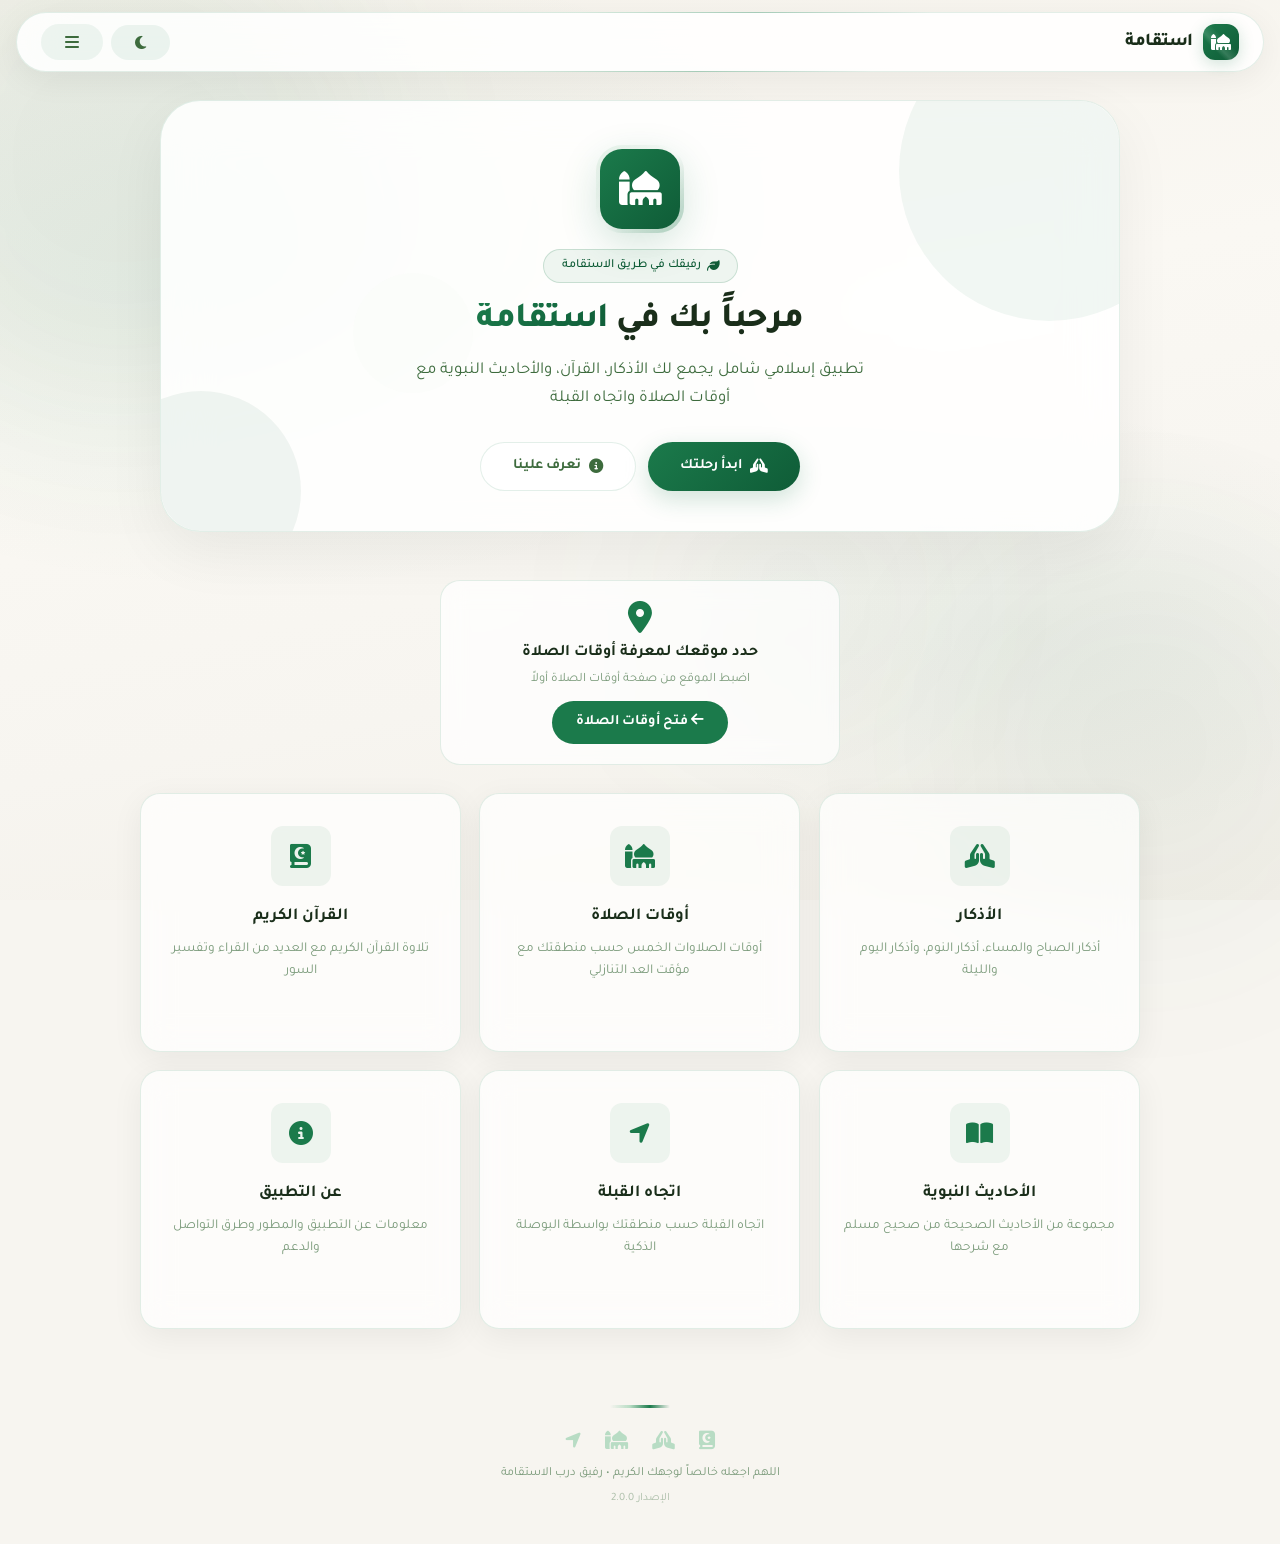
==== commit 13357eae: "v2.0.0" ====
--- a/index.html
+++ b/index.html
@@ -58,13 +58,21 @@
       }
 
       .hero-card::before {
-        content: '';
+        content: "";
         position: absolute;
         inset: -1px;
         border-radius: var(--radius-xl);
         padding: 1px;
-        background: linear-gradient(135deg, transparent 20%, var(--primary-lighter), var(--primary), transparent 60%);
-        -webkit-mask: linear-gradient(#fff 0 0) content-box, linear-gradient(#fff 0 0);
+        background: linear-gradient(
+          135deg,
+          transparent 20%,
+          var(--primary-lighter),
+          var(--primary),
+          transparent 60%
+        );
+        -webkit-mask:
+          linear-gradient(#fff 0 0) content-box,
+          linear-gradient(#fff 0 0);
         -webkit-mask-composite: xor;
         mask-composite: exclude;
         opacity: 0.5;
@@ -86,37 +94,58 @@
       }
 
       .hero-card-bg .shape-1 {
-        width: 300px; height: 300px;
+        width: 300px;
+        height: 300px;
         background: var(--primary);
-        top: -80px; right: -80px;
+        top: -80px;
+        right: -80px;
         animation: shapeFloat1 12s ease-in-out infinite;
       }
 
       .hero-card-bg .shape-2 {
-        width: 200px; height: 200px;
+        width: 200px;
+        height: 200px;
         background: var(--primary-dark);
-        bottom: -60px; left: -60px;
+        bottom: -60px;
+        left: -60px;
         animation: shapeFloat2 15s ease-in-out infinite;
       }
 
       .hero-card-bg .shape-3 {
-        width: 120px; height: 120px;
+        width: 120px;
+        height: 120px;
         background: var(--primary-light);
-        top: 40%; left: 20%;
+        top: 40%;
+        left: 20%;
         animation: shapeFloat3 10s ease-in-out infinite;
       }
 
       @keyframes shapeFloat1 {
-        0%, 100% { transform: translate(0, 0) scale(1); }
-        50% { transform: translate(-20px, 20px) scale(1.1); }
+        0%,
+        100% {
+          transform: translate(0, 0) scale(1);
+        }
+        50% {
+          transform: translate(-20px, 20px) scale(1.1);
+        }
       }
       @keyframes shapeFloat2 {
-        0%, 100% { transform: translate(0, 0) scale(1); }
-        50% { transform: translate(25px, -15px) scale(1.15); }
+        0%,
+        100% {
+          transform: translate(0, 0) scale(1);
+        }
+        50% {
+          transform: translate(25px, -15px) scale(1.15);
+        }
       }
       @keyframes shapeFloat3 {
-        0%, 100% { transform: translate(0, 0) scale(1); }
-        50% { transform: translate(-10px, -30px) scale(1.2); }
+        0%,
+        100% {
+          transform: translate(0, 0) scale(1);
+        }
+        50% {
+          transform: translate(-10px, -30px) scale(1.2);
+        }
       }
 
       .hero-content {
@@ -128,7 +157,11 @@
         width: 80px;
         height: 80px;
         margin: 0 auto 20px;
-        background: linear-gradient(135deg, var(--primary), var(--primary-dark));
+        background: linear-gradient(
+          135deg,
+          var(--primary),
+          var(--primary-dark)
+        );
         border-radius: 22px;
         display: flex;
         align-items: center;
@@ -141,24 +174,41 @@
       }
 
       .hero-icon-wrap::after {
-        content: '';
+        content: "";
         position: absolute;
         inset: -4px;
         border-radius: 26px;
-        background: linear-gradient(135deg, var(--primary-lighter), transparent, var(--primary));
+        background: linear-gradient(
+          135deg,
+          var(--primary-lighter),
+          transparent,
+          var(--primary)
+        );
         z-index: -1;
         opacity: 0.3;
         animation: heroPulse 3s ease-in-out infinite;
       }
 
       @keyframes heroBounce {
-        0%, 100% { transform: translateY(0); }
-        50% { transform: translateY(-10px); }
+        0%,
+        100% {
+          transform: translateY(0);
+        }
+        50% {
+          transform: translateY(-10px);
+        }
       }
 
       @keyframes heroPulse {
-        0%, 100% { opacity: 0.3; transform: scale(1); }
-        50% { opacity: 0.6; transform: scale(1.05); }
+        0%,
+        100% {
+          opacity: 0.3;
+          transform: scale(1);
+        }
+        50% {
+          opacity: 0.6;
+          transform: scale(1.05);
+        }
       }
 
       .hero-badge {
@@ -185,7 +235,11 @@
       }
 
       .hero h2 .highlight {
-        background: linear-gradient(135deg, var(--primary), var(--primary-dark));
+        background: linear-gradient(
+          135deg,
+          var(--primary),
+          var(--primary-dark)
+        );
         -webkit-background-clip: text;
         background-clip: text;
         color: transparent;
@@ -222,7 +276,11 @@
       }
 
       .hero-btn-primary {
-        background: linear-gradient(135deg, var(--primary), var(--primary-dark));
+        background: linear-gradient(
+          135deg,
+          var(--primary),
+          var(--primary-dark)
+        );
         color: white;
         border: none;
         box-shadow: 0 8px 24px var(--primary-glow);
@@ -256,7 +314,7 @@
 
       .stats-grid {
         display: grid;
-        grid-template-columns: repeat(4, 1fr);
+        grid-template-columns: 2.2fr 1fr;
         gap: 12px;
       }
 
@@ -277,10 +335,73 @@
         box-shadow: var(--glass-shadow-hover);
       }
 
+      .stat-hero {
+        padding: 20px 16px 16px;
+        position: relative;
+        overflow: hidden;
+      }
+      .stat-hero::before {
+        content: "";
+        position: absolute;
+        inset: 0;
+        background: radial-gradient(
+          ellipse at 30% 50%,
+          rgba(27, 122, 75, 0.06) 0%,
+          transparent 70%
+        );
+        pointer-events: none;
+      }
+      .stat-next-label {
+        font-size: 0.72rem;
+        color: var(--text-muted);
+        font-weight: 600;
+        letter-spacing: 0.5px;
+        margin-bottom: 4px;
+      }
+      .stat-prayer-name {
+        font-size: 1.6rem;
+        font-weight: 800;
+        color: var(--primary);
+        line-height: 1.3;
+      }
+      .stat-countdown {
+        font-size: 2.4rem;
+        font-weight: 800;
+        font-variant-numeric: tabular-nums;
+        background: linear-gradient(
+          135deg,
+          var(--primary),
+          var(--primary-dark)
+        );
+        -webkit-background-clip: text;
+        background-clip: text;
+        color: transparent;
+        line-height: 1.2;
+        margin: 4px 0 2px;
+        direction: ltr;
+      }
+      .stat-prayer-time {
+        font-size: 0.85rem;
+        color: var(--text-secondary);
+        font-weight: 500;
+      }
+      .stat-location {
+        font-size: 0.65rem;
+        color: var(--text-muted);
+        margin-top: 6px;
+        white-space: nowrap;
+        overflow: hidden;
+        text-overflow: ellipsis;
+      }
+
       .stat-number {
-        font-size: 2rem;
+        font-size: 1.6rem;
         font-weight: 800;
-        background: linear-gradient(135deg, var(--primary), var(--primary-dark));
+        background: linear-gradient(
+          135deg,
+          var(--primary),
+          var(--primary-dark)
+        );
         -webkit-background-clip: text;
         background-clip: text;
         color: transparent;
@@ -293,15 +414,76 @@
         margin-top: 6px;
         font-weight: 500;
       }
-
-      /* --- Quick Access --- */
-      .quick-access {
+      .stat-gregorian {
+        font-size: 0.7rem;
+        color: var(--text-muted);
+        margin-top: 4px;
+      }
+
+      /* --- Prayer times row --- */
+      .prayer-times-row {
+        display: grid;
+        grid-template-columns: repeat(5, 1fr);
+        gap: 8px;
+        margin-top: 10px;
+        padding: 0 20px;
         max-width: 1000px;
+        margin-left: auto;
+        margin-right: auto;
+      }
+      .pt-item {
+        text-align: center;
+        background: var(--glass-bg);
+        backdrop-filter: blur(12px) saturate(1.3);
+        -webkit-backdrop-filter: blur(12px) saturate(1.3);
+        border-radius: var(--radius-sm);
+        border: 1px solid var(--glass-border);
+        padding: 10px 4px 8px;
+        transition: var(--transition);
+      }
+      .pt-item.pt-next {
+        background: var(--primary);
+        border-color: var(--primary);
+        color: white;
+      }
+      .pt-item.pt-next .pt-label,
+      .pt-item.pt-next .pt-time {
+        color: white;
+      }
+      .pt-label {
+        display: block;
+        font-size: 0.68rem;
+        color: var(--text-muted);
+        font-weight: 600;
+        margin-bottom: 3px;
+      }
+      .pt-time {
+        display: block;
+        font-size: 0.95rem;
+        font-weight: 700;
+        color: var(--text-primary);
+        direction: ltr;
+      }
+      .location-cta {
+        text-align: center;
         margin: 20px auto 0;
-        padding: 0 20px;
-        display: grid;
-        grid-template-columns: repeat(6, 1fr);
-        gap: 10px;
+        max-width: 400px;
+        padding: 20px;
+        background: var(--glass-bg);
+        backdrop-filter: blur(12px);
+        border-radius: var(--radius-md);
+        border: 1px solid var(--glass-border);
+      }
+      .location-cta a {
+        display: inline-block;
+        margin-top: 10px;
+        padding: 10px 24px;
+        background: var(--primary);
+        color: white;
+        border-radius: var(--radius-full);
+        text-decoration: none;
+        font-weight: 600;
+        font-size: 0.9rem;
       }
 
       .quick-btn {
@@ -348,7 +530,11 @@
       }
 
       .quick-btn:hover .qb-icon {
-        background: linear-gradient(135deg, var(--primary), var(--primary-dark));
+        background: linear-gradient(
+          135deg,
+          var(--primary),
+          var(--primary-dark)
+        );
         color: white;
         transform: scale(1.1);
         box-shadow: 0 8px 24px var(--primary-glow);
@@ -386,13 +572,20 @@
       }
 
       .feature-card::before {
-        content: '';
+        content: "";
         position: absolute;
         top: 0;
         left: 0;
         right: 0;
         height: 3px;
-        background: linear-gradient(90deg, transparent, var(--primary), var(--primary-light), var(--primary), transparent);
+        background: linear-gradient(
+          90deg,
+          transparent,
+          var(--primary),
+          var(--primary-light),
+          var(--primary),
+          transparent
+        );
         opacity: 0;
         transition: opacity 0.4s ease;
       }
@@ -420,7 +613,11 @@
       }
 
       .feature-card:hover .icon-wrap {
-        background: linear-gradient(135deg, var(--primary), var(--primary-dark));
+        background: linear-gradient(
+          135deg,
+          var(--primary),
+          var(--primary-dark)
+        );
         transform: scale(1.1) translateZ(20px);
         box-shadow: 0 8px 24px var(--primary-glow);
       }
@@ -478,7 +675,13 @@
         width: 60px;
         height: 3px;
         margin: 0 auto 24px;
-        background: linear-gradient(90deg, transparent, var(--primary-lighter), var(--primary), transparent);
+        background: linear-gradient(
+          90deg,
+          transparent,
+          var(--primary-lighter),
+          var(--primary),
+          transparent
+        );
         border-radius: 10px;
       }
 
@@ -521,29 +724,108 @@
 
       /* --- Responsive --- */
       @media (max-width: 768px) {
-        .hero { padding: 24px 12px 12px; }
-        .hero-card { padding: 36px 20px 32px; border-radius: var(--radius-lg); }
-        .hero h2 { font-size: 1.6rem; }
-        .hero p { font-size: 0.92rem; }
-        .hero-icon-wrap { width: 64px; height: 64px; font-size: 26px; border-radius: 18px; }
-        .hero-btn { padding: 10px 24px; font-size: 0.82rem; }
-        .stats-grid { grid-template-columns: repeat(2, 1fr); gap: 10px; }
-        .stat-card { padding: 18px 12px 16px; }
-        .stat-number { font-size: 1.6rem; }
-        .quick-access { grid-template-columns: repeat(3, 1fr); gap: 8px; }
-        .quick-btn { padding: 14px 6px 12px; }
-        .quick-btn .qb-icon { width: 40px; height: 40px; font-size: 1rem; }
-        .features { grid-template-columns: 1fr; padding: 20px 14px 0; gap: 14px; }
-        .feature-card { padding: 24px 18px 22px; }
+        .hero {
+          padding: 24px 12px 12px;
+        }
+        .hero-card {
+          padding: 36px 20px 32px;
+          border-radius: var(--radius-lg);
+        }
+        .hero h2 {
+          font-size: 1.6rem;
+        }
+        .hero p {
+          font-size: 0.92rem;
+        }
+        .hero-icon-wrap {
+          width: 64px;
+          height: 64px;
+          font-size: 26px;
+          border-radius: 18px;
+        }
+        .hero-btn {
+          padding: 10px 24px;
+          font-size: 0.82rem;
+        }
+        .stats-grid {
+          grid-template-columns: 1fr 1fr;
+          gap: 10px;
+        }
+        .stat-hero {
+          grid-column: 1 / -1;
+        }
+        .stat-countdown {
+          font-size: 2rem;
+        }
+        .stat-prayer-name {
+          font-size: 1.4rem;
+        }
+        .stat-card {
+          padding: 18px 12px 16px;
+        }
+        .prayer-times-row {
+          grid-template-columns: repeat(5, 1fr);
+          gap: 6px;
+          padding: 0 12px;
+        }
+        .pt-item {
+          padding: 8px 2px 6px;
+        }
+        .pt-time {
+          font-size: 0.85rem;
+        }
+        .quick-btn {
+          padding: 14px 6px 12px;
+        }
+        .quick-btn .qb-icon {
+          width: 40px;
+          height: 40px;
+          font-size: 1rem;
+        }
+        .features {
+          grid-template-columns: 1fr;
+          padding: 20px 14px 0;
+          gap: 14px;
+        }
+        .feature-card {
+          padding: 24px 18px 22px;
+        }
       }
 
       @media (max-width: 480px) {
-        .hero-card { padding: 28px 16px 24px; }
-        .hero h2 { font-size: 1.4rem; }
-        .quick-access { grid-template-columns: repeat(3, 1fr); }
-        .quick-btn .qb-icon { width: 34px; height: 34px; font-size: 0.9rem; }
-        .quick-btn span { font-size: 0.6rem; }
-        .stat-number { font-size: 1.4rem; }
+        .hero-card {
+          padding: 28px 16px 24px;
+        }
+        .hero h2 {
+          font-size: 1.4rem;
+        }
+        .quick-btn .qb-icon {
+          width: 34px;
+          height: 34px;
+          font-size: 0.9rem;
+        }
+        .quick-btn span {
+          font-size: 0.6rem;
+        }
+        .stats-grid {
+          grid-template-columns: 1fr;
+        }
+        .stat-countdown {
+          font-size: 1.8rem;
+        }
+        .prayer-times-row {
+          grid-template-columns: repeat(3, 1fr);
+        }
+        .pt-item:nth-child(4),
+        .pt-item:nth-child(5) {
+          display: none;
+        }
+        .pt-time {
+          font-size: 0.8rem;
+        }
+        .pt-label {
+          font-size: 0.62rem;
+        }
       }
     </style>
   </head>
@@ -586,7 +868,9 @@
         الأحاديث
       </a>
       <a href="qipla-direction.html" class="link-item" onclick="closeMenu()">
-        <div class="link-circle"><i class="fa-solid fa-location-arrow"></i></div>
+        <div class="link-circle">
+          <i class="fa-solid fa-location-arrow"></i>
+        </div>
         اتجاه القبلة
       </a>
       <a href="about.html" class="link-item" onclick="closeMenu()">
@@ -604,7 +888,12 @@
         <h1>استقامة</h1>
       </div>
       <div class="header-actions">
-        <button class="theme-toggle" id="themeToggle" onclick="toggleTheme()" title="الوضع الليلي / النهاري">
+        <button
+          class="theme-toggle"
+          id="themeToggle"
+          onclick="toggleTheme()"
+          title="الوضع الليلي / النهاري"
+        >
           <i class="fa-solid fa-moon"></i>
         </button>
         <button class="header-btn" onclick="toggleMenu()">
@@ -630,7 +919,10 @@
             رفيقك في طريق الاستقامة
           </div>
           <h2>مرحباً بك في <span class="highlight">استقامة</span></h2>
-          <p>تطبيق إسلامي شامل يجمع لك الأذكار، القرآن، والأحاديث النبوية مع أوقات الصلاة واتجاه القبلة</p>
+          <p>
+            تطبيق إسلامي شامل يجمع لك الأذكار، القرآن، والأحاديث النبوية مع
+            أوقات الصلاة واتجاه القبلة
+          </p>
           <div class="hero-actions">
             <a href="azkar.html" class="hero-btn hero-btn-primary">
               <i class="fa-solid fa-hands-praying"></i>
@@ -645,93 +937,113 @@
       </div>
     </div>
 
-    <!-- الإحصائيات -->
-    <div class="stats-section">
+    <!-- الإحصائيات المباشرة -->
+    <div class="stats-section" id="liveStats">
       <div class="stats-grid">
-        <div class="stat-card ">
-          <div class="stat-number">٩+</div>
-          <div class="stat-label">أنواع الأذكار</div>
-        </div>
-        <div class="stat-card ">
-          <div class="stat-number">٦٠٤</div>
-          <div class="stat-label">صفحة قرآنية</div>
-        </div>
-        <div class="stat-card ">
-          <div class="stat-number">٥٥٨</div>
-          <div class="stat-label">حديث نبوي</div>
-        </div>
-        <div class="stat-card ">
-          <div class="stat-number">٥</div>
-          <div class="stat-label">أوقات الصلاة</div>
+        <div class="stat-card stat-hero" id="nextPrayerCard">
+          <div class="stat-next-label">الصلاة القادمة</div>
+          <div class="stat-prayer-name" id="prayerName">--</div>
+          <div class="stat-countdown" id="prayerCountdown">--:--:--</div>
+          <div class="stat-prayer-time" id="prayerTime">--:--</div>
+          <div class="stat-location" id="prayerLocation"></div>
+        </div>
+        <div class="stat-card" id="hijriCard">
+          <div class="stat-number" id="hijriDate">--</div>
+          <div class="stat-label">التاريخ الهجري</div>
+          <div class="stat-gregorian" id="gregorianDate"></div>
+        </div>
+      </div>
+      <div class="prayer-times-row" id="prayerTimesRow">
+        <div class="pt-item">
+          <span class="pt-label">الفجر</span
+          ><span class="pt-time" id="pt-Fajr">--:--</span>
+        </div>
+        <div class="pt-item">
+          <span class="pt-label">الظهر</span
+          ><span class="pt-time" id="pt-Dhuhr">--:--</span>
+        </div>
+        <div class="pt-item">
+          <span class="pt-label">العصر</span
+          ><span class="pt-time" id="pt-Asr">--:--</span>
+        </div>
+        <div class="pt-item">
+          <span class="pt-label">المغرب</span
+          ><span class="pt-time" id="pt-Maghrib">--:--</span>
+        </div>
+        <div class="pt-item">
+          <span class="pt-label">العشاء</span
+          ><span class="pt-time" id="pt-Isha">--:--</span>
         </div>
       </div>
     </div>
 
-    <!-- الوصول السريع -->
-    <div class="quick-access">
-      <a class="quick-btn " href="azkar.html">
-        <div class="qb-icon"><i class="fa-solid fa-hands-praying"></i></div>
-        <span>الأذكار</span>
-      </a>
-      <a class="quick-btn " href="prayertime.html">
-        <div class="qb-icon"><i class="fa-solid fa-mosque"></i></div>
-        <span>الصلاة</span>
-      </a>
-      <a class="quick-btn " href="quran.html">
-        <div class="qb-icon"><i class="fa-solid fa-book-quran"></i></div>
-        <span>القرآن</span>
-      </a>
-      <a class="quick-btn " href="hadith.html">
-        <div class="qb-icon"><i class="fa-solid fa-book-open"></i></div>
-        <span>الأحاديث</span>
-      </a>
-      <a class="quick-btn " href="qipla-direction.html">
-        <div class="qb-icon"><i class="fa-solid fa-location-arrow"></i></div>
-        <span>القبلة</span>
-      </a>
-      <a class="quick-btn " href="about.html">
-        <div class="qb-icon"><i class="fa-solid fa-circle-info"></i></div>
-        <span>عن التطبيق</span>
-      </a>
-    </div>
-
     <!-- بطاقات المميزات -->
     <div class="features">
-      <div class="feature-card tilt-card" onclick="location.href = 'azkar.html'">
+      <div
+        class="feature-card tilt-card"
+        onclick="location.href = 'azkar.html'"
+      >
         <div class="icon-wrap"><i class="fa-solid fa-hands-praying"></i></div>
         <h3>الأذكار</h3>
         <p>أذكار الصباح والمساء، أذكار النوم، وأذكار اليوم والليلة</p>
-        <div class="card-link">تصفح الأذكار <i class="fa-solid fa-arrow-left"></i></div>
+        <div class="card-link">
+          تصفح الأذكار <i class="fa-solid fa-arrow-left"></i>
+        </div>
       </div>
-      <div class="feature-card tilt-card" onclick="location.href = 'prayertime.html'">
+      <div
+        class="feature-card tilt-card"
+        onclick="location.href = 'prayertime.html'"
+      >
         <div class="icon-wrap"><i class="fa-solid fa-mosque"></i></div>
         <h3>أوقات الصلاة</h3>
         <p>أوقات الصلاوات الخمس حسب منطقتك مع مؤقت العد التنازلي</p>
-        <div class="card-link">عرض الأوقات <i class="fa-solid fa-arrow-left"></i></div>
+        <div class="card-link">
+          عرض الأوقات <i class="fa-solid fa-arrow-left"></i>
+        </div>
       </div>
-      <div class="feature-card tilt-card" onclick="location.href = 'quran.html'">
+      <div
+        class="feature-card tilt-card"
+        onclick="location.href = 'quran.html'"
+      >
         <div class="icon-wrap"><i class="fa-solid fa-book-quran"></i></div>
         <h3>القرآن الكريم</h3>
         <p>تلاوة القرآن الكريم مع العديد من القراء وتفسير السور</p>
-        <div class="card-link">ابدأ القراءة <i class="fa-solid fa-arrow-left"></i></div>
+        <div class="card-link">
+          ابدأ القراءة <i class="fa-solid fa-arrow-left"></i>
+        </div>
       </div>
-      <div class="feature-card tilt-card" onclick="location.href = 'hadith.html'">
+      <div
+        class="feature-card tilt-card"
+        onclick="location.href = 'hadith.html'"
+      >
         <div class="icon-wrap"><i class="fa-solid fa-book-open"></i></div>
         <h3>الأحاديث النبوية</h3>
         <p>مجموعة من الأحاديث الصحيحة من صحيح مسلم مع شرحها</p>
-        <div class="card-link">استعرض الأحاديث <i class="fa-solid fa-arrow-left"></i></div>
+        <div class="card-link">
+          استعرض الأحاديث <i class="fa-solid fa-arrow-left"></i>
+        </div>
       </div>
-      <div class="feature-card tilt-card" onclick="location.href = 'qipla-direction.html'">
+      <div
+        class="feature-card tilt-card"
+        onclick="location.href = 'qipla-direction.html'"
+      >
         <div class="icon-wrap"><i class="fa-solid fa-location-arrow"></i></div>
         <h3>اتجاه القبلة</h3>
         <p>اتجاه القبلة حسب منطقتك بواسطة البوصلة الذكية</p>
-        <div class="card-link">حدد الاتجاه <i class="fa-solid fa-arrow-left"></i></div>
+        <div class="card-link">
+          حدد الاتجاه <i class="fa-solid fa-arrow-left"></i>
+        </div>
       </div>
-      <div class="feature-card tilt-card" onclick="location.href = 'about.html'">
+      <div
+        class="feature-card tilt-card"
+        onclick="location.href = 'about.html'"
+      >
         <div class="icon-wrap"><i class="fa-solid fa-circle-info"></i></div>
         <h3>عن التطبيق</h3>
         <p>معلومات عن التطبيق والمطور وطرق التواصل والدعم</p>
-        <div class="card-link">عرض المعلومات <i class="fa-solid fa-arrow-left"></i></div>
+        <div class="card-link">
+          عرض المعلومات <i class="fa-solid fa-arrow-left"></i>
+        </div>
       </div>
     </div>
 
@@ -745,14 +1057,19 @@
         <i class="fa-solid fa-location-arrow"></i>
       </div>
       <p>اللهم اجعله خالصاً لوجهك الكريم • رفيق درب الاستقامة</p>
-      <p style="margin-top: 6px; font-size: 0.7rem; opacity: 0.6;">الإصدار 2.0.0</p>
+      <p style="margin-top: 6px; font-size: 0.7rem; opacity: 0.6">
+        الإصدار 2.0.0
+      </p>
     </div>
 
     <script>
       // ===== Dark Mode Toggle =====
-      (function() {
+      (function () {
         var saved = localStorage.getItem("istiqamah-theme");
-        if (saved === "dark" || (!saved && window.matchMedia("(prefers-color-scheme: dark)").matches)) {
+        if (
+          saved === "dark" ||
+          (!saved && window.matchMedia("(prefers-color-scheme: dark)").matches)
+        ) {
           document.documentElement.setAttribute("data-theme", "dark");
         }
       })();
@@ -773,11 +1090,14 @@
       }
 
       // Sync toggle icon on load
-      (function() {
+      (function () {
         var btn = document.getElementById("themeToggle");
         if (btn) {
-          var isDark = document.documentElement.getAttribute("data-theme") === "dark";
-          btn.innerHTML = isDark ? '<i class="fa-solid fa-sun"></i>' : '<i class="fa-solid fa-moon"></i>';
+          var isDark =
+            document.documentElement.getAttribute("data-theme") === "dark";
+          btn.innerHTML = isDark
+            ? '<i class="fa-solid fa-sun"></i>'
+            : '<i class="fa-solid fa-moon"></i>';
         }
       })();
 
@@ -786,7 +1106,9 @@
         var overlay = document.getElementById("overlay");
         menu.style.left = "0";
         overlay.style.display = "block";
-        setTimeout(function() { overlay.classList.add("show"); }, 10);
+        setTimeout(function () {
+          overlay.classList.add("show");
+        }, 10);
       }
 
       function closeMenu() {
@@ -794,37 +1116,220 @@
         var overlay = document.getElementById("overlay");
         menu.style.left = "-100%";
         overlay.classList.remove("show");
-        setTimeout(function() { overlay.style.display = "none"; }, 300);
+        setTimeout(function () {
+          overlay.style.display = "none";
+        }, 300);
       }
 
       // ===== 3D Card Tilt =====
-      (function() {
+      (function () {
         var cards = document.querySelectorAll(".tilt-card");
         if (cards.length === 0) return;
-        cards.forEach(function(card) {
-          card.addEventListener("mousemove", function(e) {
+        cards.forEach(function (card) {
+          card.addEventListener("mousemove", function (e) {
             var rect = card.getBoundingClientRect();
             var x = e.clientX - rect.left;
             var y = e.clientY - rect.top;
             var centerX = rect.width / 2;
             var centerY = rect.height / 2;
-            var rotateX = (y - centerY) / centerY * -5;
-            var rotateY = (x - centerX) / centerX * 5;
+            var rotateX = ((y - centerY) / centerY) * -5;
+            var rotateY = ((x - centerX) / centerX) * 5;
             card.style.transform =
-              "perspective(800px) rotateX(" + rotateX + "deg) rotateY(" + rotateY + "deg) translateY(-4px)";
+              "perspective(800px) rotateX(" +
+              rotateX +
+              "deg) rotateY(" +
+              rotateY +
+              "deg) translateY(-4px)";
           });
-          card.addEventListener("mouseleave", function() {
+          card.addEventListener("mouseleave", function () {
             card.style.transform = "";
           });
         });
       })();
 
+      // ===== Live Prayer Countdown =====
+      (function () {
+        var prayerNames = {
+          Fajr: "الفجر",
+          Sunrise: "الشروق",
+          Dhuhr: "الظهر",
+          Asr: "العصر",
+          Maghrib: "المغرب",
+          Isha: "العشاء",
+        };
+        var order = ["Fajr", "Dhuhr", "Asr", "Maghrib", "Isha"];
+        var nextInterval, countdownInterval;
+
+        function pad(n) {
+          return n < 10 ? "0" + n : n;
+        }
+
+        function loadCachedTimings() {
+          try {
+            var raw = localStorage.getItem("prayerTimingsCache");
+            if (!raw) return null;
+            var data = JSON.parse(raw);
+            var today = Math.floor(
+              (Date.now() - new Date(new Date().getFullYear(), 0, 0)) /
+                86400000,
+            );
+            var cachedDay = Math.floor(
+              (new Date(data.date).getTime() -
+                new Date(new Date().getFullYear(), 0, 0)) /
+                86400000,
+            );
+            if (cachedDay === today) return data;
+          } catch (_) {}
+          return null;
+        }
+
+        function fetchTimes(lat, lng) {
+          var url =
+            "https://api.aladhan.com/v1/timings?latitude=" +
+            lat +
+            "&longitude=" +
+            lng +
+            "&method=4";
+          return fetch(url)
+            .then(function (r) {
+              return r.json();
+            })
+            .then(function (d) {
+              if (d && d.data && d.data.timings) {
+                var cacheData = {
+                  lat: lat,
+                  lng: lng,
+                  timings: d.data.timings,
+                  date: new Date().toISOString(),
+                };
+                if (d.data.date) {
+                  cacheData.hijri = d.data.date.hijri;
+                  cacheData.readable = d.data.date.readable;
+                }
+                try {
+                  localStorage.setItem(
+                    "prayerTimingsCache",
+                    JSON.stringify(cacheData),
+                  );
+                } catch (_) {}
+                return cacheData;
+              }
+              return null;
+            });
+        }
+
+        function updateDisplay(data) {
+          var timings = data && data.timings;
+          if (!timings) {
+            document.getElementById("liveStats").innerHTML =
+              '<div class="location-cta">' +
+              '<i class="fa-solid fa-location-dot" style="font-size:2rem;color:var(--primary);display:block;margin-bottom:8px"></i>' +
+              '<div style="font-weight:600;color:var(--text-primary)">حدد موقعك لمعرفة أوقات الصلاة</div>' +
+              '<div style="font-size:0.8rem;color:var(--text-muted);margin-top:4px">اضبط الموقع من صفحة أوقات الصلاة أولاً</div>' +
+              '<a href="prayertime.html"><i class="fa-solid fa-arrow-left"></i> فتح أوقات الصلاة</a></div>';
+            return;
+          }
+          var hijri = data.hijri;
+          if (hijri) {
+            document.getElementById("hijriDate").textContent =
+              hijri.day + " " + hijri.month.ar + " " + hijri.year;
+            document.getElementById("gregorianDate").textContent =
+              data.readable || "";
+          }
+          order.forEach(function (k) {
+            var el = document.getElementById("pt-" + k);
+            if (el && timings[k]) el.textContent = timings[k];
+          });
+          var savedLoc = null;
+          try {
+            savedLoc = JSON.parse(localStorage.getItem("prayerLocation"));
+          } catch (_) {}
+          if (savedLoc && savedLoc.address) {
+            document.getElementById("prayerLocation").textContent =
+              savedLoc.address;
+          }
+          updateNextPrayer(timings);
+          if (countdownInterval) clearInterval(countdownInterval);
+          countdownInterval = setInterval(function () {
+            updateNextPrayer(timings);
+          }, 1000);
+        }
+
+        function updateNextPrayer(timings) {
+          if (!timings) return;
+          var now = new Date();
+          var currentSec =
+            now.getHours() * 3600 + now.getMinutes() * 60 + now.getSeconds();
+          var nextKey = null,
+            nextSec = null;
+          for (var i = 0; i < order.length; i++) {
+            var parts = timings[order[i]].split(":").map(Number);
+            var totalSec = parts[0] * 3600 + parts[1] * 60;
+            if (totalSec > currentSec) {
+              nextKey = order[i];
+              nextSec = totalSec;
+              break;
+            }
+          }
+          if (!nextKey) {
+            nextKey = order[0];
+            nextSec = 0;
+          } // Fajr tomorrow
+          document.getElementById("prayerName").textContent =
+            prayerNames[nextKey];
+          document.getElementById("prayerTime").textContent =
+            "موعدها " + timings[nextKey];
+          document.querySelectorAll(".pt-item").forEach(function (el) {
+            el.classList.remove("pt-next");
+          });
+          var nextEl = document.getElementById("pt-" + nextKey);
+          if (nextEl) nextEl.closest(".pt-item").classList.add("pt-next");
+          var diff;
+          if (nextSec === 0) {
+            diff = 24 * 3600 - currentSec + 0;
+          } else {
+            diff = nextSec - currentSec;
+          }
+          if (diff < 0) diff += 24 * 3600;
+          var h = Math.floor(diff / 3600);
+          var m = Math.floor((diff % 3600) / 60);
+          var s = diff % 60;
+          document.getElementById("prayerCountdown").textContent =
+            pad(h) + ":" + pad(m) + ":" + pad(s);
+        }
+
+        function init() {
+          var savedLoc = null;
+          try {
+            savedLoc = JSON.parse(localStorage.getItem("prayerLocation"));
+          } catch (_) {}
+          var cached = loadCachedTimings();
+          if (cached) {
+            updateDisplay(cached);
+          }
+          if (savedLoc && savedLoc.lat && savedLoc.lng) {
+            fetchTimes(savedLoc.lat, savedLoc.lng)
+              .then(function (data) {
+                if (data) updateDisplay(data);
+              })
+              .catch(function () {});
+          } else if (!cached) {
+            updateDisplay(null);
+          }
+        }
+        init();
+      })();
+
       // تسجيل Service Worker
       if ("serviceWorker" in navigator) {
         navigator.serviceWorker
           .register("sw.js")
-          .then(function() { console.log("Service Worker registered"); })
-          .catch(function(err) { console.log("Service Worker error:", err); });
+          .then(function () {
+            console.log("Service Worker registered");
+          })
+          .catch(function (err) {
+            console.log("Service Worker error:", err);
+          });
       }
     </script>
   </body>
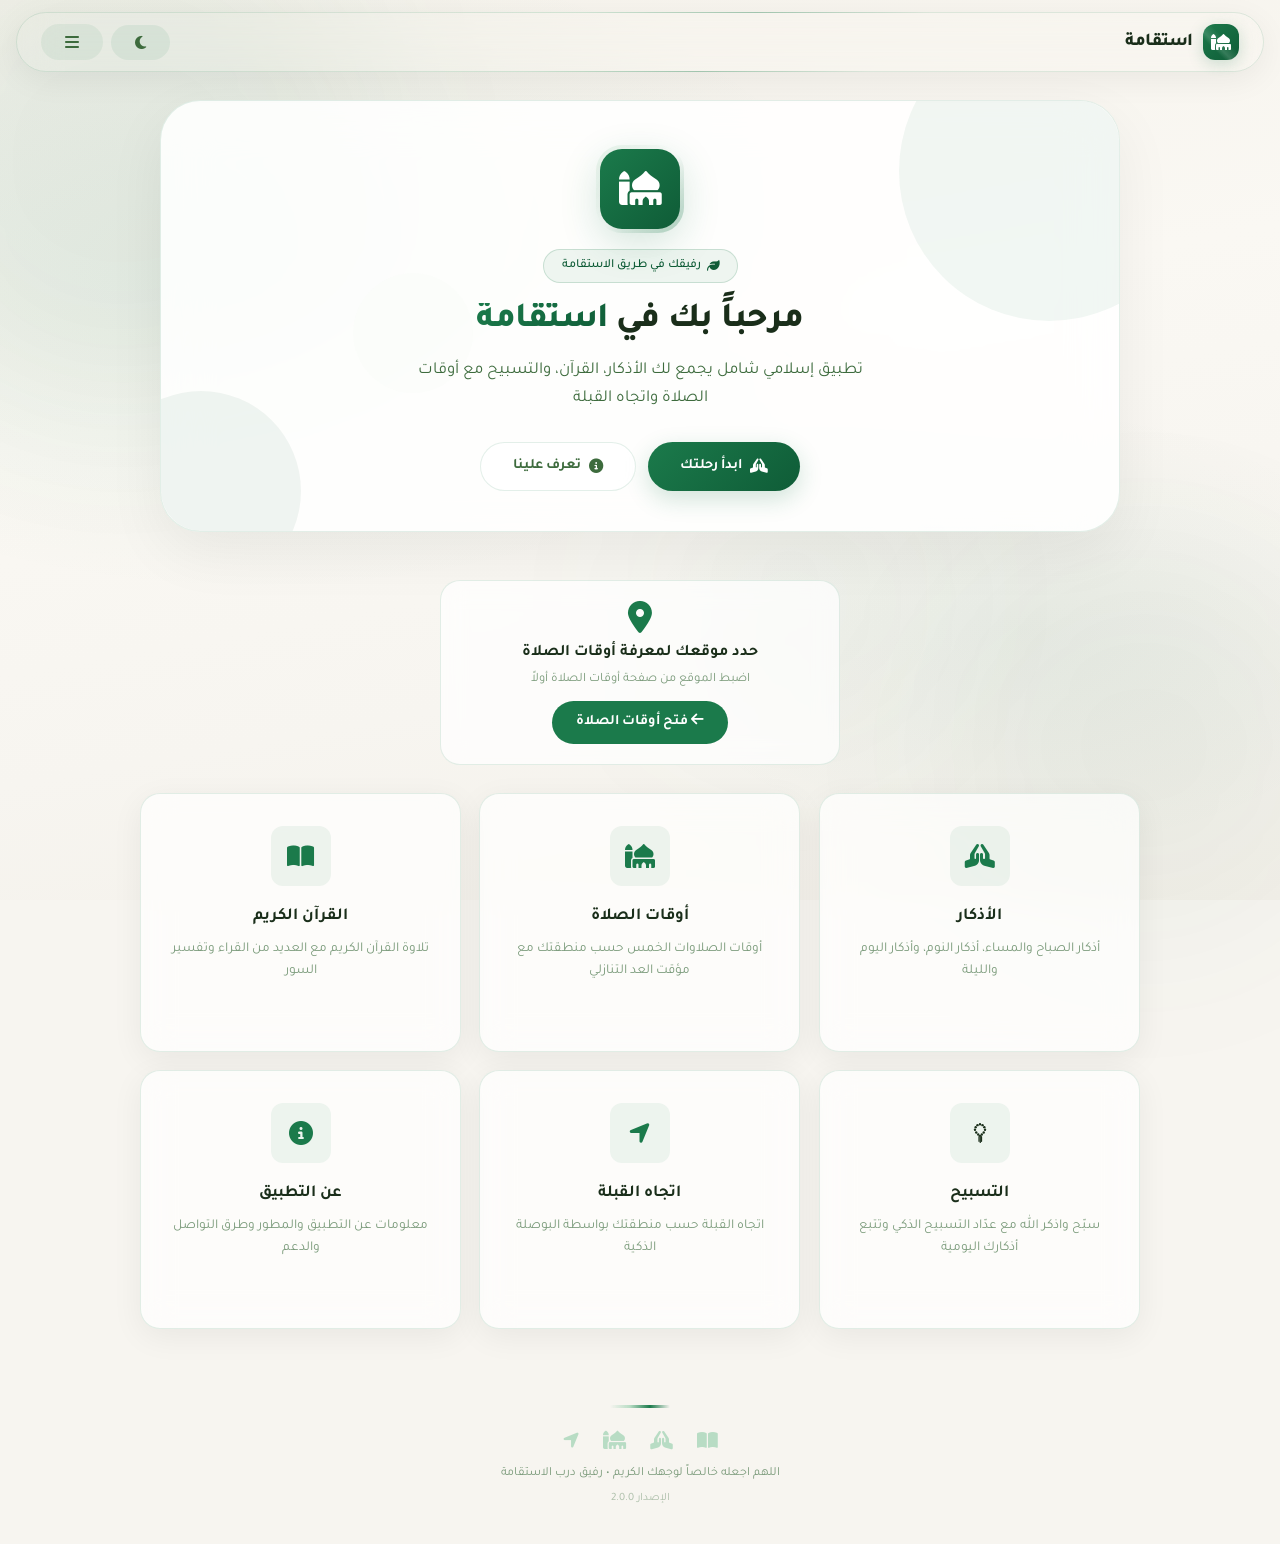
==== commit b808be77: "feat: Zinc dark theme, Quran UX fixes, tasbih icon, surah API, SW v3.0.0 - styles.css/quran.css: Zin" ====
--- a/index.html
+++ b/index.html
@@ -1,4 +1,4 @@
-<!doctype html>
+﻿<!doctype html>
 <html lang="ar" dir="rtl">
   <head>
     <meta charset="UTF-8" />
@@ -34,9 +34,14 @@
     <link rel="stylesheet" href="assets/css/styles.css" />
 
     <style>
-      /* ===== الصفحة الرئيسية - التصميم المتطور ===== */
-
-      /* --- Hero Section --- */
+      * {
+        -webkit-user-select: none;
+        -moz-user-select: none;
+        -ms-user-select: none;
+        user-select: none;
+        -webkit-touch-callout: none;
+        -webkit-tap-highlight-color: transparent;
+      }
       .hero {
         position: relative;
         text-align: center;
@@ -44,7 +49,6 @@
         max-width: 1000px;
         margin: 0 auto;
       }
-
       .hero-card {
         position: relative;
         padding: 48px 32px 40px;
@@ -56,7 +60,6 @@
         box-shadow: 0 20px 60px rgba(0, 0, 0, 0.06);
         overflow: hidden;
       }
-
       .hero-card::before {
         content: "";
         position: absolute;
@@ -78,7 +81,6 @@
         opacity: 0.5;
         pointer-events: none;
       }
-
       .hero-card-bg {
         position: absolute;
         inset: 0;
@@ -86,13 +88,11 @@
         border-radius: var(--radius-xl);
         pointer-events: none;
       }
-
       .hero-card-bg .shape {
         position: absolute;
         border-radius: 50%;
         opacity: 0.06;
       }
-
       .hero-card-bg .shape-1 {
         width: 300px;
         height: 300px;
@@ -101,7 +101,6 @@
         right: -80px;
         animation: shapeFloat1 12s ease-in-out infinite;
       }
-
       .hero-card-bg .shape-2 {
         width: 200px;
         height: 200px;
@@ -110,7 +109,6 @@
         left: -60px;
         animation: shapeFloat2 15s ease-in-out infinite;
       }
-
       .hero-card-bg .shape-3 {
         width: 120px;
         height: 120px;
@@ -119,7 +117,6 @@
         left: 20%;
         animation: shapeFloat3 10s ease-in-out infinite;
       }
-
       @keyframes shapeFloat1 {
         0%,
         100% {
@@ -147,12 +144,10 @@
           transform: translate(-10px, -30px) scale(1.2);
         }
       }
-
       .hero-content {
         position: relative;
         z-index: 1;
       }
-
       .hero-icon-wrap {
         width: 80px;
         height: 80px;
@@ -172,7 +167,6 @@
         animation: heroBounce 3s ease-in-out infinite;
         position: relative;
       }
-
       .hero-icon-wrap::after {
         content: "";
         position: absolute;
@@ -188,7 +182,6 @@
         opacity: 0.3;
         animation: heroPulse 3s ease-in-out infinite;
       }
-
       @keyframes heroBounce {
         0%,
         100% {
@@ -198,7 +191,6 @@
           transform: translateY(-10px);
         }
       }
-
       @keyframes heroPulse {
         0%,
         100% {
@@ -210,7 +202,6 @@
           transform: scale(1.05);
         }
       }
-
       .hero-badge {
         display: inline-flex;
         align-items: center;
@@ -224,7 +215,6 @@
         border: 1px solid var(--border-medium);
         margin-bottom: 16px;
       }
-
       .hero h2 {
         font-size: 2.2rem;
         font-weight: 800;
@@ -233,7 +223,6 @@
         letter-spacing: -0.5px;
         line-height: 1.3;
       }
-
       .hero h2 .highlight {
         background: linear-gradient(
           135deg,
@@ -244,7 +233,6 @@
         background-clip: text;
         color: transparent;
       }
-
       .hero p {
         color: var(--text-secondary);
         font-size: 1.05rem;
@@ -252,7 +240,6 @@
         margin: 0 auto;
         line-height: 1.7;
       }
-
       .hero-actions {
         display: flex;
         justify-content: center;
@@ -260,7 +247,6 @@
         margin-top: 28px;
         flex-wrap: wrap;
       }
-
       .hero-btn {
         padding: 12px 32px;
         border-radius: var(--radius-full);
@@ -274,7 +260,6 @@
         align-items: center;
         gap: 8px;
       }
-
       .hero-btn-primary {
         background: linear-gradient(
           135deg,
@@ -285,39 +270,32 @@
         border: none;
         box-shadow: 0 8px 24px var(--primary-glow);
       }
-
       .hero-btn-primary:hover {
         transform: translateY(-3px);
         box-shadow: 0 12px 36px var(--primary-glow-strong);
       }
-
       .hero-btn-secondary {
         background: var(--glass-bg);
         backdrop-filter: blur(8px);
         border: 1px solid var(--glass-border);
         color: var(--text-secondary);
       }
-
       .hero-btn-secondary:hover {
         background: var(--glass-bg-strong);
         border-color: var(--primary);
         color: var(--primary-dark);
         transform: translateY(-3px);
       }
-
-      /* --- Stats --- */
       .stats-section {
         max-width: 1000px;
         margin: 28px auto 0;
         padding: 0 20px;
       }
-
       .stats-grid {
         display: grid;
         grid-template-columns: 2.2fr 1fr;
         gap: 12px;
       }
-
       .stat-card {
         text-align: center;
         padding: 24px 16px 20px;
@@ -329,12 +307,10 @@
         box-shadow: var(--glass-shadow);
         transition: var(--transition);
       }
-
       .stat-card:hover {
         transform: translateY(-4px);
         box-shadow: var(--glass-shadow-hover);
       }
-
       .stat-hero {
         padding: 20px 16px 16px;
         position: relative;
@@ -393,7 +369,6 @@
         overflow: hidden;
         text-overflow: ellipsis;
       }
-
       .stat-number {
         font-size: 1.6rem;
         font-weight: 800;
@@ -407,7 +382,6 @@
         color: transparent;
         line-height: 1.2;
       }
-
       .stat-label {
         font-size: 0.78rem;
         color: var(--text-muted);
@@ -419,8 +393,6 @@
         color: var(--text-muted);
         margin-top: 4px;
       }
-
-      /* --- Prayer times row --- */
       .prayer-times-row {
         display: grid;
         grid-template-columns: repeat(5, 1fr);
@@ -485,7 +457,6 @@
         font-weight: 600;
         font-size: 0.9rem;
       }
-
       .quick-btn {
         display: flex;
         flex-direction: column;
@@ -504,18 +475,15 @@
         box-shadow: var(--glass-shadow);
         transform-style: preserve-3d;
       }
-
       .quick-btn:hover {
         transform: translateY(-6px);
         border-color: var(--primary);
         box-shadow: 0 16px 40px rgba(27, 122, 75, 0.12);
         color: var(--primary-dark);
       }
-
       .quick-btn:active {
         transform: scale(0.95);
       }
-
       .quick-btn .qb-icon {
         width: 46px;
         height: 46px;
@@ -528,7 +496,6 @@
         background: var(--primary-soft);
         transition: var(--transition);
       }
-
       .quick-btn:hover .qb-icon {
         background: linear-gradient(
           135deg,
@@ -539,13 +506,10 @@
         transform: scale(1.1);
         box-shadow: 0 8px 24px var(--primary-glow);
       }
-
       .quick-btn span {
         font-size: 0.68rem;
         font-weight: 600;
       }
-
-      /* --- Feature Cards --- */
       .features {
         display: grid;
         grid-template-columns: repeat(auto-fit, minmax(280px, 1fr));
@@ -554,7 +518,6 @@
         max-width: 1040px;
         margin: 0 auto;
       }
-
       .feature-card {
         position: relative;
         padding: 32px 24px 28px;
@@ -570,7 +533,6 @@
         transform-style: preserve-3d;
         overflow: hidden;
       }
-
       .feature-card::before {
         content: "";
         position: absolute;
@@ -589,17 +551,14 @@
         opacity: 0;
         transition: opacity 0.4s ease;
       }
-
       .feature-card:hover::before {
         opacity: 1;
       }
-
       .feature-card:hover {
         transform: translateY(-6px);
         border-color: var(--border-medium);
         box-shadow: 0 20px 48px rgba(27, 122, 75, 0.1);
       }
-
       .feature-card .icon-wrap {
         width: 60px;
         height: 60px;
@@ -611,7 +570,6 @@
         background: var(--primary-soft);
         transition: var(--transition);
       }
-
       .feature-card:hover .icon-wrap {
         background: linear-gradient(
           135deg,
@@ -621,30 +579,25 @@
         transform: scale(1.1) translateZ(20px);
         box-shadow: 0 8px 24px var(--primary-glow);
       }
-
       .feature-card i {
         font-size: 24px;
         color: var(--primary);
         transition: var(--transition);
       }
-
       .feature-card:hover i {
         color: white;
       }
-
       .feature-card h3 {
         color: var(--text-primary);
         margin-bottom: 8px;
         font-size: 1.05rem;
         font-weight: 700;
       }
-
       .feature-card p {
         color: var(--text-muted);
         font-size: 0.85rem;
         line-height: 1.6;
       }
-
       .feature-card .card-link {
         display: inline-flex;
         align-items: center;
@@ -657,20 +610,16 @@
         transform: translateX(-10px);
         transition: var(--transition);
       }
-
       .feature-card:hover .card-link {
         opacity: 1;
         transform: translateX(0);
       }
-
-      /* --- Footer --- */
       .home-footer {
         max-width: 1000px;
         margin: 48px auto 0;
         padding: 28px 20px 36px;
         text-align: center;
       }
-
       .home-footer .divider {
         width: 60px;
         height: 3px;
@@ -684,32 +633,26 @@
         );
         border-radius: 10px;
       }
-
       .home-footer p {
         color: var(--text-muted);
         font-size: 0.78rem;
       }
-
       .home-footer .footer-icons {
         display: flex;
         justify-content: center;
         gap: 24px;
         margin-bottom: 14px;
       }
-
       .home-footer .footer-icons i {
         font-size: 1.15rem;
         color: var(--primary-lighter);
         transition: var(--transition);
         cursor: default;
       }
-
       .home-footer .footer-icons i:hover {
         color: var(--primary);
         transform: translateY(-2px);
       }
-
-      /* --- Active Link --- */
       #links-menu a[href="index.html"] {
         background: var(--primary-soft);
         border-right: 3px solid var(--primary);
@@ -721,8 +664,6 @@
         color: white;
         border-color: var(--primary);
       }
-
-      /* --- Responsive --- */
       @media (max-width: 768px) {
         .hero {
           padding: 24px 12px 12px;
@@ -752,7 +693,7 @@
           gap: 10px;
         }
         .stat-hero {
-          grid-column: 1 / -1;
+          grid-column: 1/-1;
         }
         .stat-countdown {
           font-size: 2rem;
@@ -791,7 +732,6 @@
           padding: 24px 18px 22px;
         }
       }
-
       @media (max-width: 480px) {
         .hero-card {
           padding: 28px 16px 24px;
@@ -828,8 +768,46 @@
         }
       }
     </style>
+    <style>
+      #page-loader {
+        position: fixed;
+        inset: 0;
+        z-index: 999999;
+        display: flex;
+        align-items: center;
+        justify-content: center;
+        background: #f5f1ea;
+        transition:
+          opacity 0.5s ease,
+          visibility 0.5s ease;
+      }
+      #page-loader.hidden {
+        opacity: 0;
+        visibility: hidden;
+        pointer-events: none;
+      }
+      .loader-ring {
+        width: 44px;
+        height: 44px;
+        border-radius: 50%;
+        border: 3px solid rgba(201, 160, 61, 0.12);
+        border-top-color: #1b7a4b;
+        border-right-color: #c9a03d;
+        animation: loaderSpin 0.85s cubic-bezier(0.4, 0, 0.2, 1) infinite;
+        box-shadow: 0 0 30px rgba(27, 122, 75, 0.06);
+      }
+      @keyframes loaderSpin {
+        to {
+          transform: rotate(360deg);
+        }
+      }
+      [data-theme="dark"] #page-loader {
+        background: #0e2017;
+      }
+    </style>
   </head>
   <body>
+    <div id="page-loader"><div class="loader-ring"></div></div>
     <!-- Floating Orbs (background decoration) -->
     <div class="orb orb-1"></div>
     <div class="orb orb-2"></div>
@@ -856,16 +834,16 @@
         الأذكار
       </a>
       <a href="quran.html" class="link-item" onclick="closeMenu()">
-        <div class="link-circle"><i class="fa-solid fa-book-quran"></i></div>
+        <div class="link-circle"><i class="fa-solid fa-book-open"></i></div>
         القرآن
       </a>
       <a href="prayertime.html" class="link-item" onclick="closeMenu()">
         <div class="link-circle"><i class="fa-solid fa-mosque"></i></div>
         أوقات الصلاة
       </a>
-      <a href="hadith.html" class="link-item" onclick="closeMenu()">
-        <div class="link-circle"><i class="fa-solid fa-book-open"></i></div>
-        الأحاديث
+      <a href="rosary.html" class="link-item" onclick="closeMenu()">
+        <div class="link-circle"><svg viewBox="0 0 24 24" width="18" height="26" fill="none" xmlns="http://www.w3.org/2000/svg" aria-hidden="true"><g fill="currentColor"><circle cx="12" cy="4.7" r="1.65"/><circle cx="12" cy="8.15" r="1.3"/><circle cx="12" cy="11.3" r="1.3"/><circle cx="12" cy="14.45" r="1.3"/><rect x="10.85" y="15.85" width="2.3" height="1.05" rx="0.52"/></g><g stroke="currentColor" stroke-width="1.25" stroke-linecap="round"><path d="M11 17V20.4"/><path d="M12.25 17V21"/><path d="M13.5 17V20.4"/></g></svg></div>
+        التسبيح
       </a>
       <a href="qipla-direction.html" class="link-item" onclick="closeMenu()">
         <div class="link-circle">
@@ -920,7 +898,7 @@
           </div>
           <h2>مرحباً بك في <span class="highlight">استقامة</span></h2>
           <p>
-            تطبيق إسلامي شامل يجمع لك الأذكار، القرآن، والأحاديث النبوية مع
+            تطبيق إسلامي شامل يجمع لك الأذكار، القرآن، والتسبيح مع
             أوقات الصلاة واتجاه القبلة
           </p>
           <div class="hero-actions">
@@ -1005,7 +983,7 @@
         class="feature-card tilt-card"
         onclick="location.href = 'quran.html'"
       >
-        <div class="icon-wrap"><i class="fa-solid fa-book-quran"></i></div>
+        <div class="icon-wrap"><i class="fa-solid fa-book-open"></i></div>
         <h3>القرآن الكريم</h3>
         <p>تلاوة القرآن الكريم مع العديد من القراء وتفسير السور</p>
         <div class="card-link">
@@ -1014,13 +992,13 @@
       </div>
       <div
         class="feature-card tilt-card"
-        onclick="location.href = 'hadith.html'"
+        onclick="location.href = 'rosary.html'"
       >
-        <div class="icon-wrap"><i class="fa-solid fa-book-open"></i></div>
-        <h3>الأحاديث النبوية</h3>
-        <p>مجموعة من الأحاديث الصحيحة من صحيح مسلم مع شرحها</p>
+        <div class="icon-wrap"><svg viewBox="0 0 24 24" width="26" height="26" fill="none" xmlns="http://www.w3.org/2000/svg" aria-hidden="true"><g fill="currentColor"><circle cx="12" cy="3.9" r="1.1"/><circle cx="14.35" cy="4.75" r="1.1"/><circle cx="16" cy="6.6" r="1.1"/><circle cx="16.65" cy="9" r="1.1"/><circle cx="15.45" cy="11.55" r="1.1"/><circle cx="13.65" cy="13.4" r="1.1"/><circle cx="10.35" cy="13.4" r="1.1"/><circle cx="8.55" cy="11.55" r="1.1"/><circle cx="7.35" cy="9" r="1.1"/><circle cx="8" cy="6.6" r="1.1"/><circle cx="9.65" cy="4.75" r="1.1"/><rect x="10.85" y="13.9" width="2.3" height="1.5" rx="0.6"/></g><g stroke="currentColor" stroke-width="1.15" stroke-linecap="round"><path d="M11.1 15.4V19.7"/><path d="M12.25 15.4V20.7"/><path d="M13.4 15.4V19.7"/></g></svg></div>
+        <h3>التسبيح</h3>
+        <p>سبّح واذكر الله مع عدّاد التسبيح الذكي وتتبع أذكارك اليومية</p>
         <div class="card-link">
-          استعرض الأحاديث <i class="fa-solid fa-arrow-left"></i>
+          ابدأ التسبيح <i class="fa-solid fa-arrow-left"></i>
         </div>
       </div>
       <div
@@ -1051,7 +1029,7 @@
     <div class="home-footer">
       <div class="divider"></div>
       <div class="footer-icons">
-        <i class="fa-solid fa-book-quran"></i>
+        <i class="fa-solid fa-book-open"></i>
         <i class="fa-solid fa-hands-praying"></i>
         <i class="fa-solid fa-mosque"></i>
         <i class="fa-solid fa-location-arrow"></i>
@@ -1063,82 +1041,71 @@
     </div>
 
     <script>
-      // ===== Dark Mode Toggle =====
       (function () {
-        var saved = localStorage.getItem("istiqamah-theme");
+        var s = localStorage.getItem("istiqamah-theme");
         if (
-          saved === "dark" ||
-          (!saved && window.matchMedia("(prefers-color-scheme: dark)").matches)
-        ) {
+          s === "dark" ||
+          (!s && window.matchMedia("(prefers-color-scheme:dark)").matches)
+        )
           document.documentElement.setAttribute("data-theme", "dark");
-        }
       })();
-
       function toggleTheme() {
-        var html = document.documentElement;
-        var btn = document.getElementById("themeToggle");
-        var isDark = html.getAttribute("data-theme") === "dark";
-        if (isDark) {
-          html.removeAttribute("data-theme");
+        var h = document.documentElement,
+          b = document.getElementById("themeToggle"),
+          d = h.getAttribute("data-theme") === "dark";
+        if (d) {
+          h.removeAttribute("data-theme");
           localStorage.setItem("istiqamah-theme", "light");
-          if (btn) btn.innerHTML = '<i class="fa-solid fa-moon"></i>';
+          if (b) b.innerHTML = '<i class="fa-solid fa-moon"></i>';
         } else {
-          html.setAttribute("data-theme", "dark");
+          h.setAttribute("data-theme", "dark");
           localStorage.setItem("istiqamah-theme", "dark");
-          if (btn) btn.innerHTML = '<i class="fa-solid fa-sun"></i>';
-        }
-      }
-
-      // Sync toggle icon on load
+          if (b) b.innerHTML = '<i class="fa-solid fa-sun"></i>';
+        }
+      }
       (function () {
-        var btn = document.getElementById("themeToggle");
-        if (btn) {
-          var isDark =
+        var b = document.getElementById("themeToggle");
+        if (b) {
+          var d =
             document.documentElement.getAttribute("data-theme") === "dark";
-          btn.innerHTML = isDark
+          b.innerHTML = d
             ? '<i class="fa-solid fa-sun"></i>'
             : '<i class="fa-solid fa-moon"></i>';
         }
       })();
-
       function toggleMenu() {
-        var menu = document.getElementById("links-menu");
-        var overlay = document.getElementById("overlay");
-        menu.style.left = "0";
-        overlay.style.display = "block";
+        var m = document.getElementById("links-menu"),
+          o = document.getElementById("overlay");
+        m.style.left = "0";
+        o.style.display = "block";
         setTimeout(function () {
-          overlay.classList.add("show");
+          o.classList.add("show");
         }, 10);
       }
-
       function closeMenu() {
-        var menu = document.getElementById("links-menu");
-        var overlay = document.getElementById("overlay");
-        menu.style.left = "-100%";
-        overlay.classList.remove("show");
+        var m = document.getElementById("links-menu"),
+          o = document.getElementById("overlay");
+        m.style.left = "-100%";
+        o.classList.remove("show");
         setTimeout(function () {
-          overlay.style.display = "none";
+          o.style.display = "none";
         }, 300);
       }
-
-      // ===== 3D Card Tilt =====
       (function () {
-        var cards = document.querySelectorAll(".tilt-card");
-        if (cards.length === 0) return;
-        cards.forEach(function (card) {
+        var c = document.querySelectorAll(".tilt-card");
+        if (!c.length) return;
+        c.forEach(function (card) {
           card.addEventListener("mousemove", function (e) {
-            var rect = card.getBoundingClientRect();
-            var x = e.clientX - rect.left;
-            var y = e.clientY - rect.top;
-            var centerX = rect.width / 2;
-            var centerY = rect.height / 2;
-            var rotateX = ((y - centerY) / centerY) * -5;
-            var rotateY = ((x - centerX) / centerX) * 5;
+            var r = card.getBoundingClientRect(),
+              x = e.clientX - r.left,
+              y = e.clientY - r.top,
+              cx = r.width / 2,
+              cy = r.height / 2;
             card.style.transform =
               "perspective(800px) rotateX(" +
-              rotateX +
+              ((y - cy) / cy) * -5 +
               "deg) rotateY(" +
-              rotateY +
+              ((x - cx) / cx) * 5 +
               "deg) translateY(-4px)";
           });
           card.addEventListener("mouseleave", function () {
@@ -1146,191 +1113,172 @@
           });
         });
       })();
-
-      // ===== Live Prayer Countdown =====
       (function () {
-        var prayerNames = {
-          Fajr: "الفجر",
-          Sunrise: "الشروق",
-          Dhuhr: "الظهر",
-          Asr: "العصر",
-          Maghrib: "المغرب",
-          Isha: "العشاء",
-        };
-        var order = ["Fajr", "Dhuhr", "Asr", "Maghrib", "Isha"];
-        var nextInterval, countdownInterval;
-
+        var pn = {
+            Fajr: "الفجر",
+            Sunrise: "الشروق",
+            Dhuhr: "الظهر",
+            Asr: "العصر",
+            Maghrib: "المغرب",
+            Isha: "العشاء",
+          },
+          o = ["Fajr", "Dhuhr", "Asr", "Maghrib", "Isha"],
+          cdI;
         function pad(n) {
           return n < 10 ? "0" + n : n;
         }
-
-        function loadCachedTimings() {
+        function loadCached() {
           try {
-            var raw = localStorage.getItem("prayerTimingsCache");
-            if (!raw) return null;
-            var data = JSON.parse(raw);
-            var today = Math.floor(
-              (Date.now() - new Date(new Date().getFullYear(), 0, 0)) /
-                86400000,
-            );
-            var cachedDay = Math.floor(
-              (new Date(data.date).getTime() -
-                new Date(new Date().getFullYear(), 0, 0)) /
-                86400000,
-            );
-            if (cachedDay === today) return data;
+            var r = localStorage.getItem("prayerTimingsCache");
+            if (!r) return null;
+            var d = JSON.parse(r),
+              t = Math.floor(
+                (Date.now() - new Date(new Date().getFullYear(), 0, 0)) / 864e5,
+              ),
+              c = Math.floor(
+                (new Date(d.date).getTime() -
+                  new Date(new Date().getFullYear(), 0, 0)) /
+                  864e5,
+              );
+            if (c === t) return d;
           } catch (_) {}
           return null;
         }
-
         function fetchTimes(lat, lng) {
-          var url =
+          return fetch(
             "https://api.aladhan.com/v1/timings?latitude=" +
-            lat +
-            "&longitude=" +
-            lng +
-            "&method=4";
-          return fetch(url)
+              lat +
+              "&longitude=" +
+              lng +
+              "&method=4",
+          )
             .then(function (r) {
               return r.json();
             })
             .then(function (d) {
               if (d && d.data && d.data.timings) {
-                var cacheData = {
+                var c = {
                   lat: lat,
                   lng: lng,
                   timings: d.data.timings,
                   date: new Date().toISOString(),
                 };
                 if (d.data.date) {
-                  cacheData.hijri = d.data.date.hijri;
-                  cacheData.readable = d.data.date.readable;
+                  c.hijri = d.data.date.hijri;
+                  c.readable = d.data.date.readable;
                 }
                 try {
-                  localStorage.setItem(
-                    "prayerTimingsCache",
-                    JSON.stringify(cacheData),
-                  );
+                  localStorage.setItem("prayerTimingsCache", JSON.stringify(c));
                 } catch (_) {}
-                return cacheData;
+                return c;
               }
               return null;
             });
         }
-
         function updateDisplay(data) {
-          var timings = data && data.timings;
-          if (!timings) {
+          var t = data && data.timings;
+          if (!t) {
             document.getElementById("liveStats").innerHTML =
-              '<div class="location-cta">' +
-              '<i class="fa-solid fa-location-dot" style="font-size:2rem;color:var(--primary);display:block;margin-bottom:8px"></i>' +
-              '<div style="font-weight:600;color:var(--text-primary)">حدد موقعك لمعرفة أوقات الصلاة</div>' +
-              '<div style="font-size:0.8rem;color:var(--text-muted);margin-top:4px">اضبط الموقع من صفحة أوقات الصلاة أولاً</div>' +
-              '<a href="prayertime.html"><i class="fa-solid fa-arrow-left"></i> فتح أوقات الصلاة</a></div>';
+              '<div class="location-cta"><i class="fa-solid fa-location-dot" style="font-size:2rem;color:var(--primary);display:block;margin-bottom:8px"></i><div style="font-weight:600;color:var(--text-primary)">حدد موقعك لمعرفة أوقات الصلاة</div><div style="font-size:0.8rem;color:var(--text-muted);margin-top:4px">اضبط الموقع من صفحة أوقات الصلاة أولاً</div><a href="prayertime.html"><i class="fa-solid fa-arrow-left"></i> فتح أوقات الصلاة</a></div>';
             return;
           }
-          var hijri = data.hijri;
-          if (hijri) {
+          var h = data.hijri;
+          if (h) {
             document.getElementById("hijriDate").textContent =
-              hijri.day + " " + hijri.month.ar + " " + hijri.year;
+              h.day + " " + h.month.ar + " " + h.year;
             document.getElementById("gregorianDate").textContent =
               data.readable || "";
           }
-          order.forEach(function (k) {
+          o.forEach(function (k) {
             var el = document.getElementById("pt-" + k);
-            if (el && timings[k]) el.textContent = timings[k];
+            if (el && t[k]) el.textContent = t[k];
           });
-          var savedLoc = null;
+          var sl = null;
           try {
-            savedLoc = JSON.parse(localStorage.getItem("prayerLocation"));
+            sl = JSON.parse(localStorage.getItem("prayerLocation"));
           } catch (_) {}
-          if (savedLoc && savedLoc.address) {
-            document.getElementById("prayerLocation").textContent =
-              savedLoc.address;
-          }
-          updateNextPrayer(timings);
-          if (countdownInterval) clearInterval(countdownInterval);
-          countdownInterval = setInterval(function () {
-            updateNextPrayer(timings);
+          if (sl && sl.address)
+            document.getElementById("prayerLocation").textContent = sl.address;
+          updateNextPrayer(t);
+          if (cdI) clearInterval(cdI);
+          cdI = setInterval(function () {
+            updateNextPrayer(t);
           }, 1000);
         }
-
-        function updateNextPrayer(timings) {
-          if (!timings) return;
-          var now = new Date();
-          var currentSec =
-            now.getHours() * 3600 + now.getMinutes() * 60 + now.getSeconds();
-          var nextKey = null,
-            nextSec = null;
-          for (var i = 0; i < order.length; i++) {
-            var parts = timings[order[i]].split(":").map(Number);
-            var totalSec = parts[0] * 3600 + parts[1] * 60;
-            if (totalSec > currentSec) {
-              nextKey = order[i];
-              nextSec = totalSec;
+        function updateNextPrayer(t) {
+          if (!t) return;
+          var n = new Date(),
+            cs = n.getHours() * 3600 + n.getMinutes() * 60 + n.getSeconds(),
+            nk = null,
+            ns = null;
+          for (var i = 0; i < o.length; i++) {
+            var p = t[o[i]].split(":").map(Number),
+              ts = p[0] * 3600 + p[1] * 60;
+            if (ts > cs) {
+              nk = o[i];
+              ns = ts;
               break;
             }
           }
-          if (!nextKey) {
-            nextKey = order[0];
-            nextSec = 0;
-          } // Fajr tomorrow
-          document.getElementById("prayerName").textContent =
-            prayerNames[nextKey];
-          document.getElementById("prayerTime").textContent =
-            "موعدها " + timings[nextKey];
+          if (!nk) {
+            nk = o[0];
+            ns = 0;
+          }
+          document.getElementById("prayerName").textContent = pn[nk];
+          document.getElementById("prayerTime").textContent = "موعدها " + t[nk];
           document.querySelectorAll(".pt-item").forEach(function (el) {
             el.classList.remove("pt-next");
           });
-          var nextEl = document.getElementById("pt-" + nextKey);
-          if (nextEl) nextEl.closest(".pt-item").classList.add("pt-next");
-          var diff;
-          if (nextSec === 0) {
-            diff = 24 * 3600 - currentSec + 0;
-          } else {
-            diff = nextSec - currentSec;
-          }
-          if (diff < 0) diff += 24 * 3600;
-          var h = Math.floor(diff / 3600);
-          var m = Math.floor((diff % 3600) / 60);
-          var s = diff % 60;
+          var ne = document.getElementById("pt-" + nk);
+          if (ne) ne.closest(".pt-item").classList.add("pt-next");
+          var diff = ns === 0 ? 86400 - cs : ns - cs;
+          if (diff < 0) diff += 86400;
           document.getElementById("prayerCountdown").textContent =
-            pad(h) + ":" + pad(m) + ":" + pad(s);
-        }
-
+            pad(Math.floor(diff / 3600)) +
+            ":" +
+            pad(Math.floor((diff % 3600) / 60)) +
+            ":" +
+            pad(diff % 60);
+        }
         function init() {
-          var savedLoc = null;
+          var sl = null;
           try {
-            savedLoc = JSON.parse(localStorage.getItem("prayerLocation"));
+            sl = JSON.parse(localStorage.getItem("prayerLocation"));
           } catch (_) {}
-          var cached = loadCachedTimings();
-          if (cached) {
-            updateDisplay(cached);
-          }
-          if (savedLoc && savedLoc.lat && savedLoc.lng) {
-            fetchTimes(savedLoc.lat, savedLoc.lng)
-              .then(function (data) {
-                if (data) updateDisplay(data);
+          var c = loadCached();
+          if (c) updateDisplay(c);
+          if (sl && sl.lat && sl.lng)
+            fetchTimes(sl.lat, sl.lng)
+              .then(function (d) {
+                if (d) updateDisplay(d);
               })
               .catch(function () {});
-          } else if (!cached) {
-            updateDisplay(null);
-          }
+          else if (!c) updateDisplay(null);
         }
         init();
       })();
-
-      // تسجيل Service Worker
       if ("serviceWorker" in navigator) {
         navigator.serviceWorker
           .register("sw.js")
           .then(function () {
             console.log("Service Worker registered");
           })
-          .catch(function (err) {
-            console.log("Service Worker error:", err);
+          .catch(function (e) {
+            console.log("Service Worker error:", e);
           });
       }
+    </script>
+    <script>
+      (function () {
+        window.addEventListener("load", function () {
+          var pl = document.getElementById("page-loader");
+          if (pl) pl.classList.add("hidden");
+        });
+        setTimeout(function () {
+          var pl = document.getElementById("page-loader");
+          if (pl) pl.classList.add("hidden");
+        }, 6000);
+      })();
     </script>
   </body>
 </html>
--- a/assets/css/styles.css
+++ b/assets/css/styles.css
@@ -1,4 +1,17 @@
 @import url("https://fonts.googleapis.com/css2?family=Tajawal:wght@400;500;700;800&family=Amiri:wght@400;700&display=swap");
+
+* {
+  -webkit-user-select: none;
+  user-select: none;
+}
+
+*::selection {
+  background: transparent;
+}
+
+*::-moz-selection {
+  background: transparent;
+}
 
 :root {
   --primary: #1B7A4B;
@@ -27,6 +40,7 @@
   --text-primary: #1A2E1A;
   --text-secondary: #3D6B3D;
   --text-muted: #7A9A7A;
+  --ayah-text: #141414;
 
   --radius-sm: 12px;
   --radius-md: 20px;
@@ -44,28 +58,31 @@
 }
 
 [data-theme="dark"] {
-  --bg-body: #0B1A10;
-  --bg-card: rgba(18, 40, 25, 0.6);
-  --bg-card-hover: rgba(22, 50, 30, 0.7);
-  --glass-bg: rgba(12, 30, 18, 0.55);
-  --glass-bg-strong: rgba(16, 40, 24, 0.72);
-  --glass-border: rgba(27, 122, 75, 0.12);
-  --glass-shadow: 0 8px 32px rgba(0, 0, 0, 0.3);
-  --glass-shadow-hover: 0 16px 48px rgba(0, 0, 0, 0.4);
-  --overlay-bg: rgba(0, 0, 0, 0.55);
-  --text-primary: #E8F0E8;
-  --text-secondary: #8AB894;
-  --text-muted: #5A7A5A;
-  --primary-glow: rgba(27, 122, 75, 0.2);
-  --primary-glow-strong: rgba(27, 122, 75, 0.35);
-  --primary-lighter: #2D8A5E;
-  --text-main: #E8F0E8;
-  --primary-soft: rgba(27, 122, 75, 0.12);
-  --border-medium: rgba(27, 122, 75, 0.25);
-
-  --bg-gradient: radial-gradient(ellipse 80% 60% at 20% 30%, rgba(27, 122, 75, 0.06) 0%, transparent 60%),
-                radial-gradient(ellipse 60% 50% at 80% 70%, rgba(15, 92, 55, 0.08) 0%, transparent 50%),
-                linear-gradient(170deg, #0D1F12 0%, #0B1A10 50%, #0F2215 100%);
+  --primary: #22C55E;
+  --primary-dark: #16A34A;
+  --primary-light: #86EFAC;
+  --primary-lighter: #4ADE80;
+  --primary-glow: rgba(34, 197, 94, 0.14);
+  --primary-glow-strong: rgba(34, 197, 94, 0.28);
+  --primary-soft: rgba(34, 197, 94, 0.10);
+  --border-medium: rgba(255, 255, 255, 0.08);
+
+  --bg-body: #121214;
+  --bg-card: #1E1E20;
+  --bg-card-hover: #27272A;
+  --glass-bg: rgba(30, 30, 32, 0.78);
+  --glass-bg-strong: rgba(39, 39, 42, 0.92);
+  --glass-border: rgba(255, 255, 255, 0.08);
+  --glass-shadow: 0 8px 32px rgba(0, 0, 0, 0.45);
+  --glass-shadow-hover: 0 16px 48px rgba(0, 0, 0, 0.55);
+  --overlay-bg: rgba(0, 0, 0, 0.65);
+  --text-primary: #F4F4F5;
+  --text-secondary: #A1A1AA;
+  --text-muted: #71717A;
+  --ayah-text: #F4F4F5;
+  --text-main: #F4F4F5;
+
+  --bg-gradient: none;
 }
 
 *,
@@ -125,7 +142,7 @@
 }
 
 [data-theme="dark"] .orb-1 {
-  background: rgba(27, 122, 75, 0.04);
+  background: rgba(255, 255, 255, 0.02);
 }
 
 .orb-2 {
@@ -136,7 +153,7 @@
 }
 
 [data-theme="dark"] .orb-2 {
-  background: rgba(15, 92, 55, 0.06);
+  background: rgba(255, 255, 255, 0.015);
 }
 
 .orb-3 {
@@ -147,7 +164,13 @@
 }
 
 [data-theme="dark"] .orb-3 {
-  background: rgba(27, 122, 75, 0.05);
+  background: rgba(255, 255, 255, 0.015);
+}
+[data-theme="dark"] body::before {
+  display: none;
+}
+[data-theme="dark"] .orb {
+  opacity: 0.4;
 }
 
 @keyframes orbFloat {
@@ -214,13 +237,12 @@
   display: flex;
   justify-content: space-between;
   align-items: center;
-  background: var(--glass-bg-strong);
-  backdrop-filter: blur(24px) saturate(1.6);
-  -webkit-backdrop-filter: blur(24px) saturate(1.6);
   border: 1px solid var(--glass-border);
   border-radius: var(--radius-xl);
   box-shadow: var(--glass-shadow);
   transition: var(--transition);
+  backdrop-filter: blur(20px);
+  -webkit-backdrop-filter: blur(20px);
 }
 
 .main-header::before {
@@ -422,8 +444,8 @@
 }
 
 [data-theme="dark"] .link-item:hover {
-  color: var(--primary-light);
-  background: rgba(27, 122, 75, 0.1);
+  color: #86EFAC;
+  background: rgba(255, 255, 255, 0.06);
 }
 
 .link-circle {
